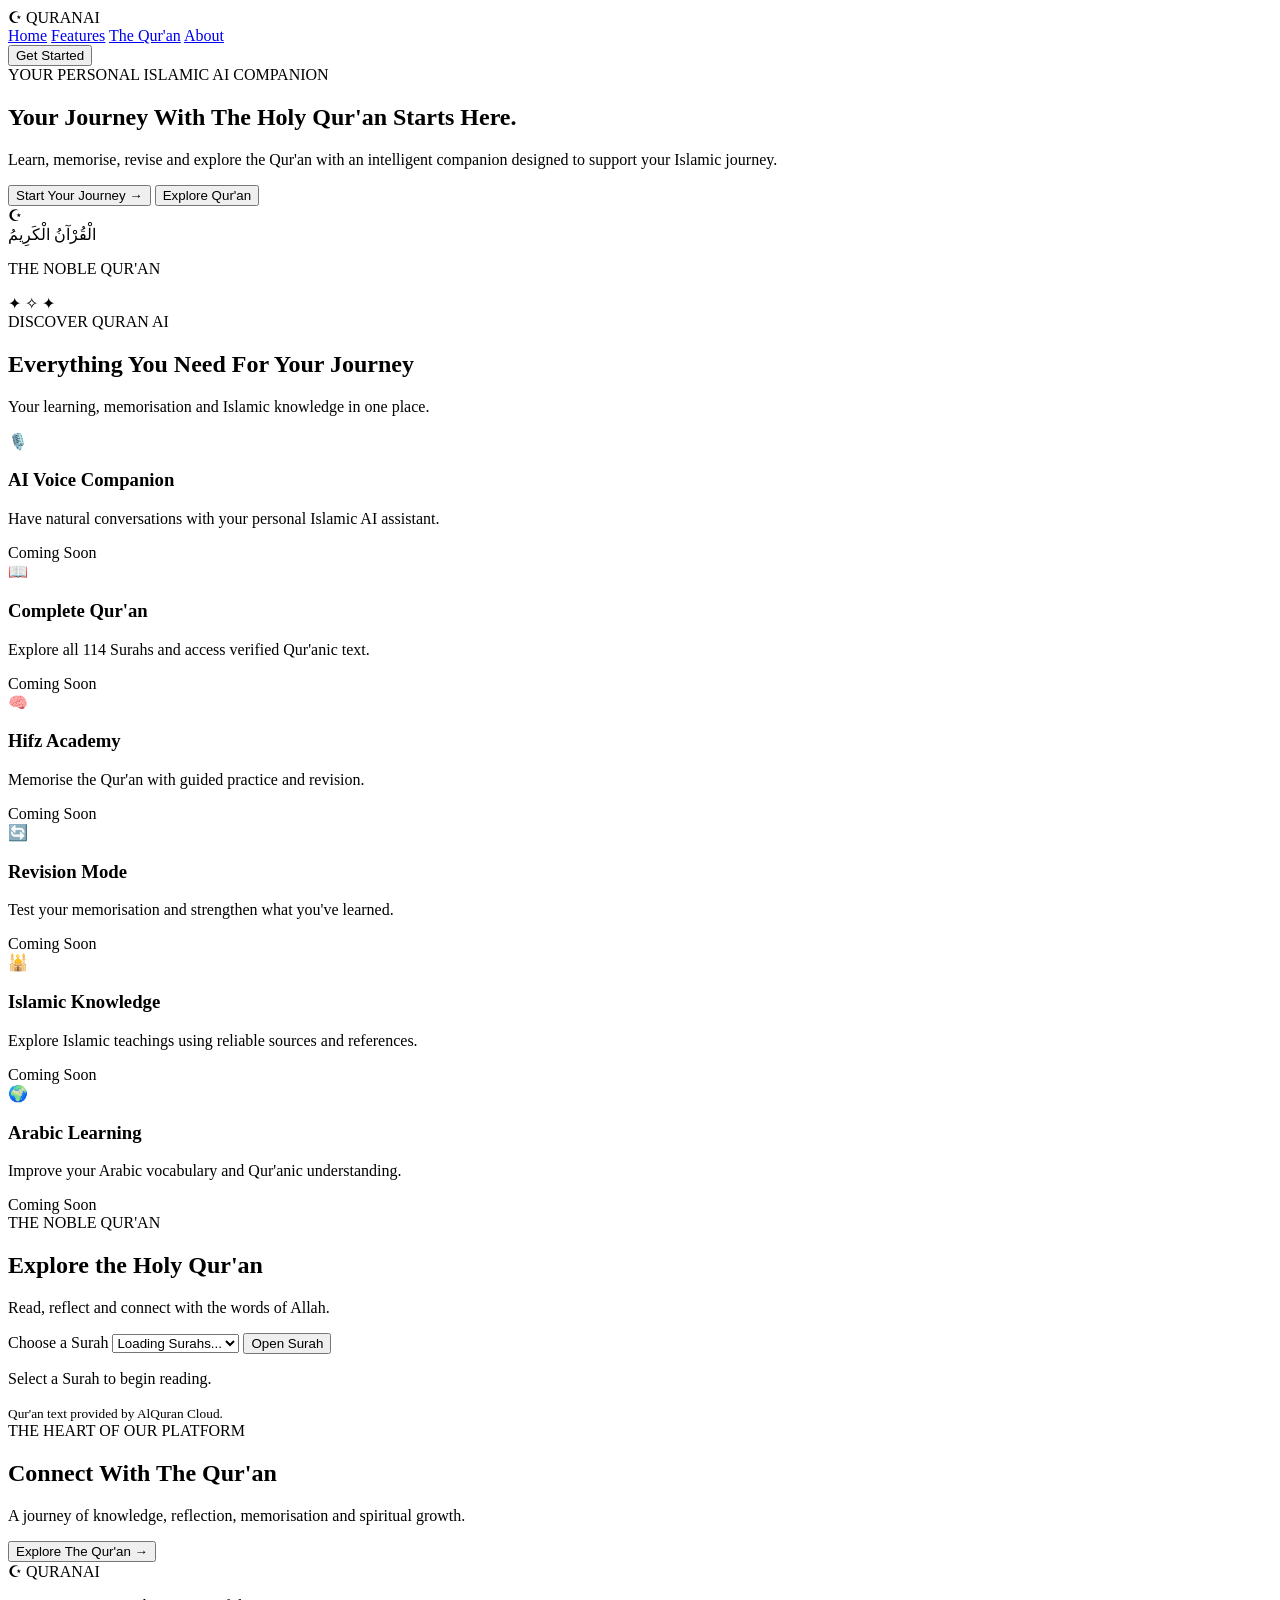
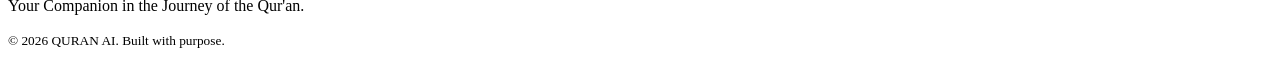
==== index.html @ 32fb4808 "Rename index (1).html to index.html" ====
<!DOCTYPE html>
<html lang="en">
<head>
    <meta charset="UTF-8">
    <meta name="viewport" content="width=device-width, initial-scale=1.0">

    <title>QURAN AI | Your Companion in the Journey of the Qur'an</title>

    <link rel="stylesheet" href="style.css">

    <link href="https://fonts.googleapis.com/css2?family=Amiri:wght@400;700&family=Inter:wght@400;500;600;700;800&display=swap" rel="stylesheet">
</head>

<body>

    <header class="navbar">

        <div class="logo">
            <span class="logo-icon">☪</span>
            <span>QURAN<span class="highlight">AI</span></span>
        </div>

        <nav>
            <a href="#home">Home</a>
            <a href="#features">Features</a>
            <a href="#quran">The Qur'an</a>
            <a href="#about">About</a>
        </nav>

        <button class="start-btn" onclick="startLearning()">
            Get Started
        </button>

    </header>


    <main>

        <section class="hero" id="home">

            <div class="hero-content">

                <span class="welcome">YOUR PERSONAL ISLAMIC AI COMPANION</span>

                <h1>
                    Your Journey With The
                    <span>Holy Qur'an</span>
                    Starts Here.
                </h1>

                <p>
                    Learn, memorise, revise and explore the Qur'an
                    with an intelligent companion designed to
                    support your Islamic journey.
                </p>

                <div class="hero-buttons">

                    <button class="primary-btn" onclick="startLearning()">
                        Start Your Journey →
                    </button>

                    <button class="secondary-btn" onclick="exploreQuran()">
                        Explore Qur'an
                    </button>

                </div>

            </div>


            <div class="hero-art">

                <div class="quran-circle">

                    <div class="moon">☪</div>

                    <div class="arabic">
                        الْقُرْآنُ الْكَرِيمُ
                    </div>

                    <p>THE NOBLE QUR'AN</p>

                    <div class="decoration">✦ ✧ ✦</div>

                </div>

            </div>

        </section>


        <section class="features" id="features">

            <div class="section-heading">
                <span>DISCOVER QURAN AI</span>
                <h2>Everything You Need For Your Journey</h2>
                <p>Your learning, memorisation and Islamic knowledge in one place.</p>
            </div>


            <div class="feature-grid">

                <div class="feature-card">
                    <div class="feature-icon">🎙️</div>
                    <h3>AI Voice Companion</h3>
                    <p>Have natural conversations with your personal Islamic AI assistant.</p>
                    <span class="coming">Coming Soon</span>
                </div>


                <div class="feature-card">
                    <div class="feature-icon">📖</div>
                    <h3>Complete Qur'an</h3>
                    <p>Explore all 114 Surahs and access verified Qur'anic text.</p>
                    <span class="coming">Coming Soon</span>
                </div>


                <div class="feature-card">
                    <div class="feature-icon">🧠</div>
                    <h3>Hifz Academy</h3>
                    <p>Memorise the Qur'an with guided practice and revision.</p>
                    <span class="coming">Coming Soon</span>
                </div>


                <div class="feature-card">
                    <div class="feature-icon">🔄</div>
                    <h3>Revision Mode</h3>
                    <p>Test your memorisation and strengthen what you've learned.</p>
                    <span class="coming">Coming Soon</span>
                </div>


                <div class="feature-card">
                    <div class="feature-icon">🕌</div>
                    <h3>Islamic Knowledge</h3>
                    <p>Explore Islamic teachings using reliable sources and references.</p>
                    <span class="coming">Coming Soon</span>
                </div>


                <div class="feature-card">
                    <div class="feature-icon">🌍</div>
                    <h3>Arabic Learning</h3>
                    <p>Improve your Arabic vocabulary and Qur'anic understanding.</p>
                    <span class="coming">Coming Soon</span>
                </div>

            </div>

        </section>


        <section class="quran-section" id="quran">

    <span>THE NOBLE QUR'AN</span>

    <h2>Explore the Holy Qur'an</h2>

    <p>Read, reflect and connect with the words of Allah.</p>

    <div class="quran-reader">

        <div class="reader-controls">

            <label for="surahSelect">Choose a Surah</label>

            <select id="surahSelect">
                <option value="">Loading Surahs...</option>
            </select>

            <button class="primary-btn" onclick="loadSurah()">
                Open Surah
            </button>

        </div>

        <div id="surahInfo"></div>

        <div id="quranText">

            <p>Select a Surah to begin reading.</p>

        </div>

        <small class="quran-source">
            Qur'an text provided by AlQuran Cloud.
        </small>

    </div>

</section>


            <span>THE HEART OF OUR PLATFORM</span>

            <h2>Connect With The Qur'an</h2>

            <p>
                A journey of knowledge, reflection,
                memorisation and spiritual growth.
            </p>

            <button class="primary-btn" onclick="exploreQuran()">
                Explore The Qur'an →
            </button>

        </section>


    </main>


    <footer id="about">

        <div class="logo">
            ☪ QURAN<span class="highlight">AI</span>
        </div>

        <p>Your Companion in the Journey of the Qur'an.</p>

        <small>© 2026 QURAN AI. Built with purpose.</small>

    </footer>


    <script src="script.js"></script>

</body>
</html>
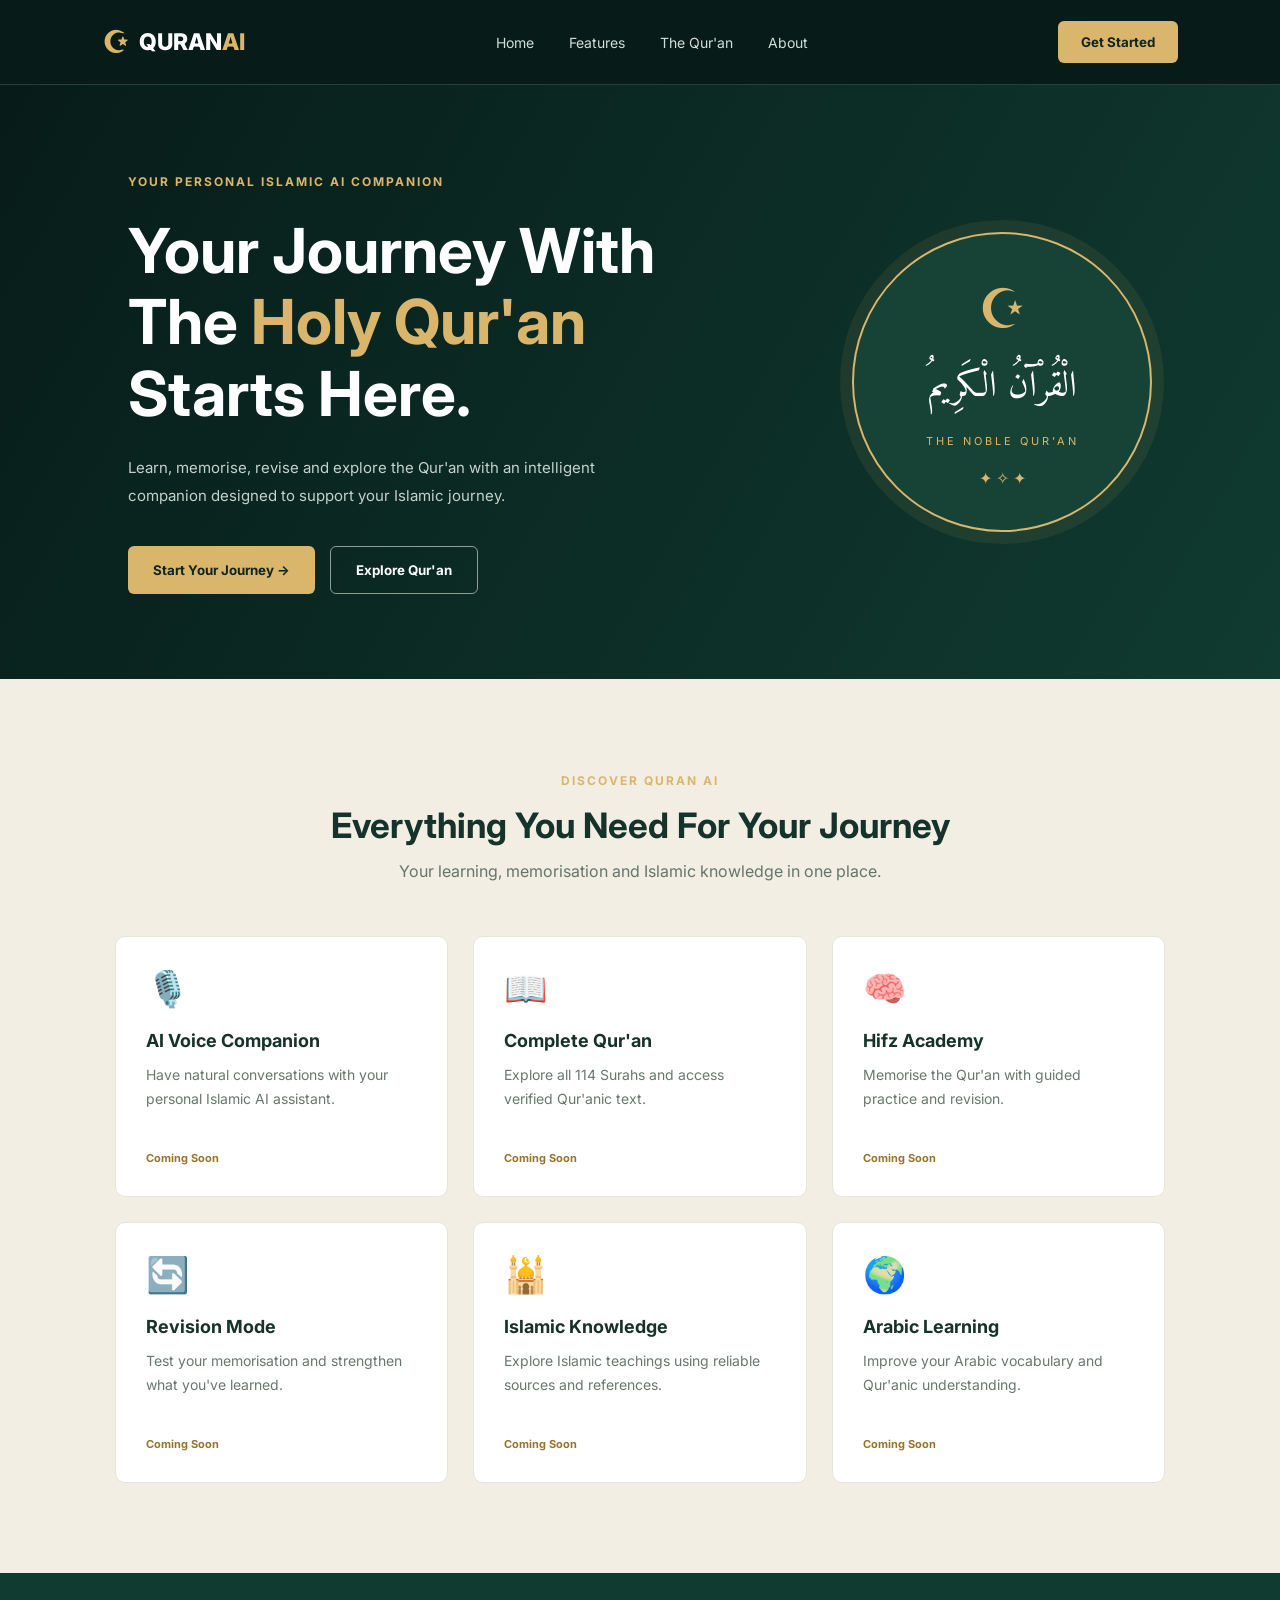
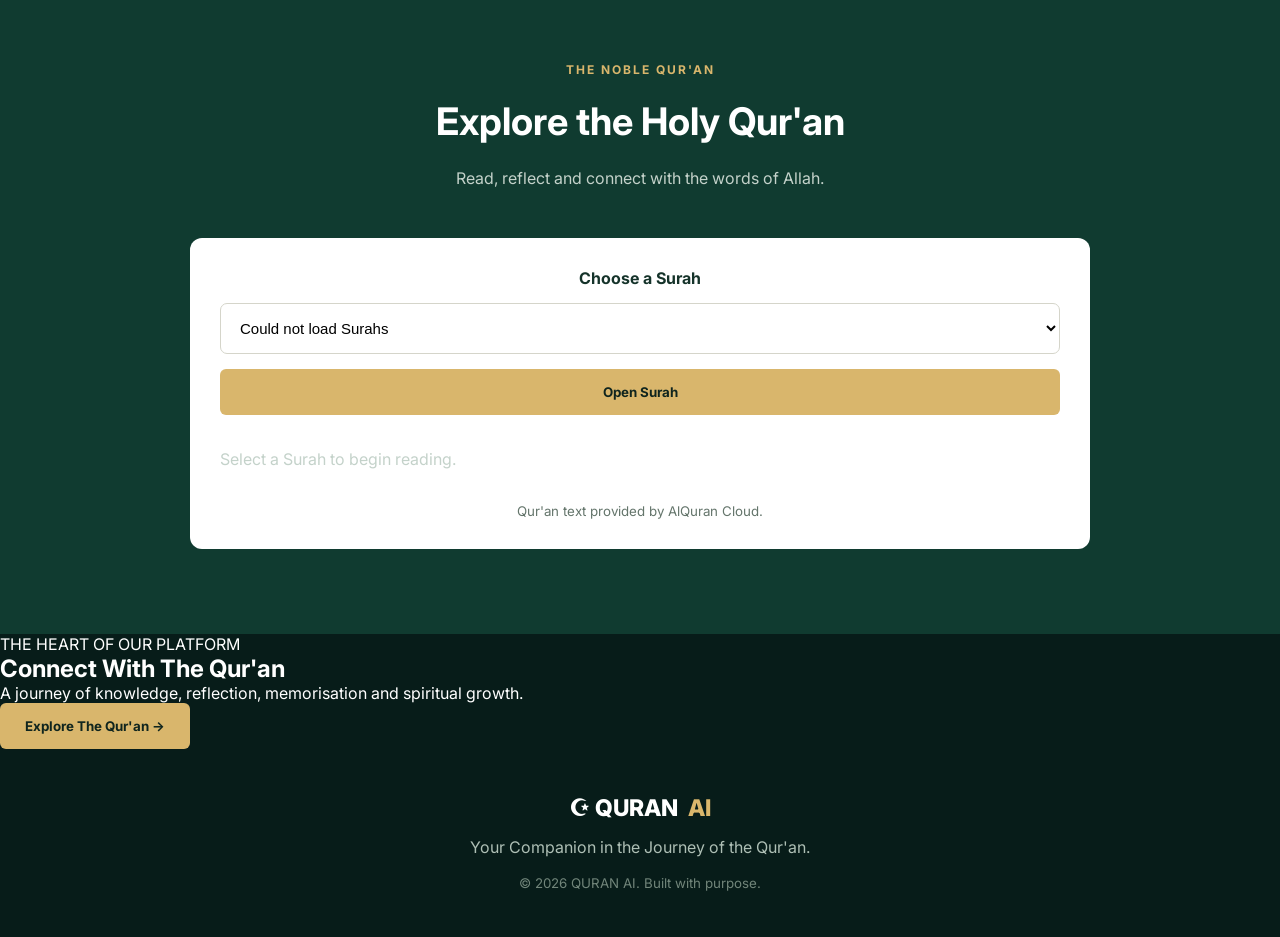
==== commit 3f72dd41: "Optimize font loading in index.html Added preconnect links for Google Fonts and updated the font fam" ====
--- a/index.html
+++ b/index.html
@@ -3,7 +3,9 @@
 <head>
     <meta charset="UTF-8">
     <meta name="viewport" content="width=device-width, initial-scale=1.0">
-
+<link rel="preconnect" href="https://fonts.googleapis.com">
+<link rel="preconnect" href="https://fonts.gstatic.com" crossorigin>
+<link href="https://fonts.googleapis.com/css2?family=Noto+Naskh+Arabic:wght@400;500;600;700&display=swap" rel="stylesheet">
     <title>QURAN AI | Your Companion in the Journey of the Qur'an</title>
 
     <link rel="stylesheet" href="style.css">
--- a/style.css
+++ b/style.css
@@ -0,0 +1,502 @@
+* {
+    margin: 0;
+    padding: 0;
+    box-sizing: border-box;
+}
+
+html {
+    scroll-behavior: smooth;
+}
+
+body {
+    font-family: 'Inter', sans-serif;
+    background: #071c19;
+    color: white;
+}
+
+:root {
+    --green: #0c3029;
+    --gold: #d9b66c;
+    --light: #f2eee4;
+}
+
+.navbar {
+    height: 85px;
+    display: flex;
+    align-items: center;
+    justify-content: space-between;
+    padding: 0 8%;
+    background: #071c19;
+    border-bottom: 1px solid #244239;
+}
+
+.logo {
+    display: flex;
+    align-items: center;
+    gap: 10px;
+    font-size: 23px;
+    font-weight: 800;
+}
+
+.logo-icon {
+    color: var(--gold);
+    font-size: 30px;
+}
+
+.highlight {
+    color: var(--gold);
+}
+
+nav {
+    display: flex;
+    gap: 35px;
+}
+
+nav a {
+    color: #d2ded8;
+    text-decoration: none;
+    font-size: 14px;
+}
+
+nav a:hover {
+    color: var(--gold);
+}
+
+button {
+    cursor: pointer;
+    font-family: inherit;
+}
+
+.start-btn {
+    background: var(--gold);
+    color: #10251e;
+    border: none;
+    padding: 13px 23px;
+    border-radius: 6px;
+    font-weight: 700;
+}
+
+.hero {
+    min-height: 570px;
+    padding: 85px 10%;
+    display: flex;
+    align-items: center;
+    justify-content: space-between;
+    gap: 50px;
+    background: linear-gradient(120deg, #071c19, #103b30);
+}
+
+.hero-content {
+    max-width: 600px;
+}
+
+.welcome,
+.section-heading span,
+.quran-section > span {
+    color: var(--gold);
+    font-size: 12px;
+    font-weight: 700;
+    letter-spacing: 2px;
+}
+
+.hero h1 {
+    font-size: clamp(38px, 5vw, 62px);
+    line-height: 1.15;
+    margin: 25px 0;
+}
+
+.hero h1 span {
+    color: var(--gold);
+}
+
+.hero-content p {
+    color: #c4d2ca;
+    line-height: 1.9;
+    max-width: 520px;
+    font-size: 15px;
+}
+
+.hero-buttons {
+    display: flex;
+    gap: 15px;
+    margin-top: 35px;
+    flex-wrap: wrap;
+}
+
+.primary-btn,
+.secondary-btn {
+    padding: 15px 25px;
+    border-radius: 6px;
+    font-weight: 700;
+}
+
+.primary-btn {
+    background: var(--gold);
+    color: #10251e;
+    border: none;
+}
+
+.secondary-btn {
+    background: transparent;
+    color: white;
+    border: 1px solid #8d9f94;
+}
+
+.hero-art {
+    display: flex;
+    justify-content: center;
+    align-items: center;
+}
+
+.quran-circle {
+    width: 300px;
+    height: 300px;
+    border: 2px solid var(--gold);
+    border-radius: 50%;
+    display: flex;
+    flex-direction: column;
+    justify-content: center;
+    align-items: center;
+    outline: 12px solid #d9b66c15;
+    background: #174337;
+}
+
+.moon {
+    color: var(--gold);
+    font-size: 55px;
+}
+
+.arabic {
+    font-family: 'Amiri', serif;
+    font-size: 36px;
+    margin: 15px 0;
+}
+
+.quran-circle p {
+    font-size: 11px;
+    letter-spacing: 3px;
+    color: var(--gold);
+}
+
+.decoration {
+    color: var(--gold);
+    margin-top: 20px;
+}
+
+.features {
+    padding: 90px 9%;
+    background: #f2eee4;
+    color: #15332a;
+}
+
+.section-heading {
+    text-align: center;
+    margin-bottom: 55px;
+}
+
+.section-heading h2 {
+    font-size: 35px;
+    margin: 15px 0;
+}
+
+.section-heading p {
+    color: #64756b;
+}
+
+.feature-grid {
+    display: grid;
+    grid-template-columns: repeat(3, 1fr);
+    gap: 25px;
+}
+
+.feature-card {
+    background: white;
+    padding: 30px;
+    border-radius: 10px;
+    border: 1px solid #e5e5dc;
+    transition: 0.3s;
+}
+
+.feature-card:hover {
+    transform: translateY(-7px);
+    box-shadow: 0 12px 30px #00000012;
+}
+
+.feature-icon {
+    font-size: 35px;
+    margin-bottom: 20px;
+}
+
+.feature-card h3 {
+    margin-bottom: 12px;
+    font-size: 18px;
+}
+
+.feature-card p {
+    color: #69776e;
+    line-height: 1.7;
+    font-size: 14px;
+    min-height: 70px;
+}
+
+.coming {
+    display: inline-block;
+    margin-top: 18px;
+    color: #98732d;
+    font-size: 11px;
+    font-weight: 700;
+}
+
+.quran-section {
+    padding: 85px 10%;
+    text-align: center;
+    background: #103b30;
+}
+
+.quran-section h2 {
+    font-size: 38px;
+    margin: 20px 0;
+}
+
+.quran-section p {
+    color: #c4d2ca;
+    margin-bottom: 30px;
+    line-height: 1.8;
+}
+
+footer {
+    background: #071c19;
+    padding: 45px 10%;
+    text-align: center;
+}
+
+footer .logo {
+    justify-content: center;
+}
+
+footer p {
+    color: #aebfb5;
+    margin: 15px 0;
+}
+
+footer small {
+    color: #71857a;
+}
+
+@media (max-width: 800px) {
+
+    .navbar {
+        padding: 0 5%;
+    }
+
+    nav {
+        display: none;
+    }
+
+    .hero {
+        flex-direction: column;
+        text-align: center;
+        padding: 65px 7%;
+    }
+
+    .hero-content p {
+        margin: auto;
+    }
+
+    .hero-buttons {
+        justify-content: center;
+    }
+
+    .quran-circle {
+        width: 250px;
+        height: 250px;
+    }
+
+    .feature-grid {
+        grid-template-columns: 1fr;
+    }
+
+    .section-heading h2 {
+        font-size: 27px;
+    }
+}
+/* QURAN READER */
+
+.quran-reader {
+    max-width: 900px;
+    margin: 45px auto 0;
+    padding: 30px;
+    background: #ffffff;
+    border-radius: 12px;
+    color: #15332a;
+}
+
+.reader-controls {
+    display: flex;
+    flex-direction: column;
+    gap: 15px;
+    margin-bottom: 30px;
+}
+
+.reader-controls label {
+    font-weight: 700;
+}
+
+.reader-controls select {
+    padding: 15px;
+    border: 1px solid #d5d5ca;
+    border-radius: 7px;
+    font-size: 15px;
+    background: white;
+}
+
+#surahInfo {
+    margin: 25px 0;
+    font-size: 20px;
+    font-weight: 700;
+}
+
+.ayah-card {
+    padding: 25px 10px;
+    border-bottom: 1px solid #e5e5dc;
+}
+
+.ayah-arabic {
+    font-family: 'Amiri', serif;
+    font-size: 30px;
+    line-height: 2.2;
+    text-align: right;
+    direction: rtl;
+    color: #153b30;
+    margin-bottom: 15px;
+}
+
+.ayah-translation {
+    color: #64756b;
+    line-height: 1.9;
+    text-align: left;
+    font-size: 14px;
+}
+
+.ayah-number {
+    color: #98732d;
+    font-weight: 700;
+}
+
+.quran-source {
+    display: block;
+    margin-top: 25px;
+    color: #64756b;
+}
+
+#quranText {
+    text-align: left;
+}
+
+#quranText .loading {
+    padding: 25px;
+    color: #98732d;
+}
+
+#quranText .error {
+    color: #a83232;
+    padding: 20px;
+}
+
+@media (max-width: 600px) {
+
+    .quran-reader {
+        padding: 18px;
+    }
+
+    .ayah-arabic {
+        font-size: 25px;
+    }
+
+}
+/* QURAN READER TEXT VISIBILITY FIX */
+
+.ayah-arabic {
+    font-family: 'Amiri', serif;
+    font-size: 34px;
+    line-height: 2.3;
+    text-align: right;
+    direction: rtl;
+    color: #102d24 !important;
+    font-weight: 600;
+    margin-bottom: 18px;
+}
+
+.ayah-translation {
+    color: #263b32 !important;
+    font-size: 17px;
+    line-height: 2;
+    text-align: left;
+    font-weight: 500;
+}
+
+.ayah-card {
+    background: #ffffff;
+    padding: 25px 15px;
+    border-bottom: 1px solid #d8ded9;
+}
+.ayah-arabic {
+    color: #102d24 !important;
+    font-size: 36px !important;
+    font-weight: bold;
+    line-height: 2.2;
+    text-align: right;
+    direction: rtl;
+    font-family: serif;
+    margin-bottom: 20px;
+    opacity: 1 !important;
+}
+
+.ayah-translation {
+    color: #263b32 !important;
+    font-size: 18px !important;
+    font-weight: 500;
+    line-height: 1.8;
+    text-align: left;
+    opacity: 1 !important;
+}
+
+.ayah-card {
+    background: #ffffff !important;
+    padding: 25px;
+    margin-bottom: 15px;
+    border-bottom: 1px solid #d8ded9;
+    opacity: 1 !important;
+}
+@import url('https://fonts.googleapis.com/css2?family=Amiri+Quran&display=swap');
+
+.ayah-arabic {
+    font-family: 'Amiri Quran', serif !important;
+    font-size: 32px !important;
+    font-weight: normal;
+    line-height: 2.4;
+    direction: rtl;
+    unicode-bidi: plaintext;
+    text-align: center;
+    color: #102d24 !important;
+    letter-spacing: normal;
+    word-break: normal;
+    overflow-wrap: normal;
+    opacity: 1 !important;
+}
+
+.ayah-translation {
+    font-size: 18px;
+    line-height: 1.9;
+    color: #263b32 !important;
+    text-align: left;
+}
+.ayah-number {
+    display: inline-block;
+    font-family: serif;
+    font-size: 20px;
+    direction: ltr;
+    unicode-bidi: isolate;
+    color: #b18a3b;
+    margin: 0 8px;
+}
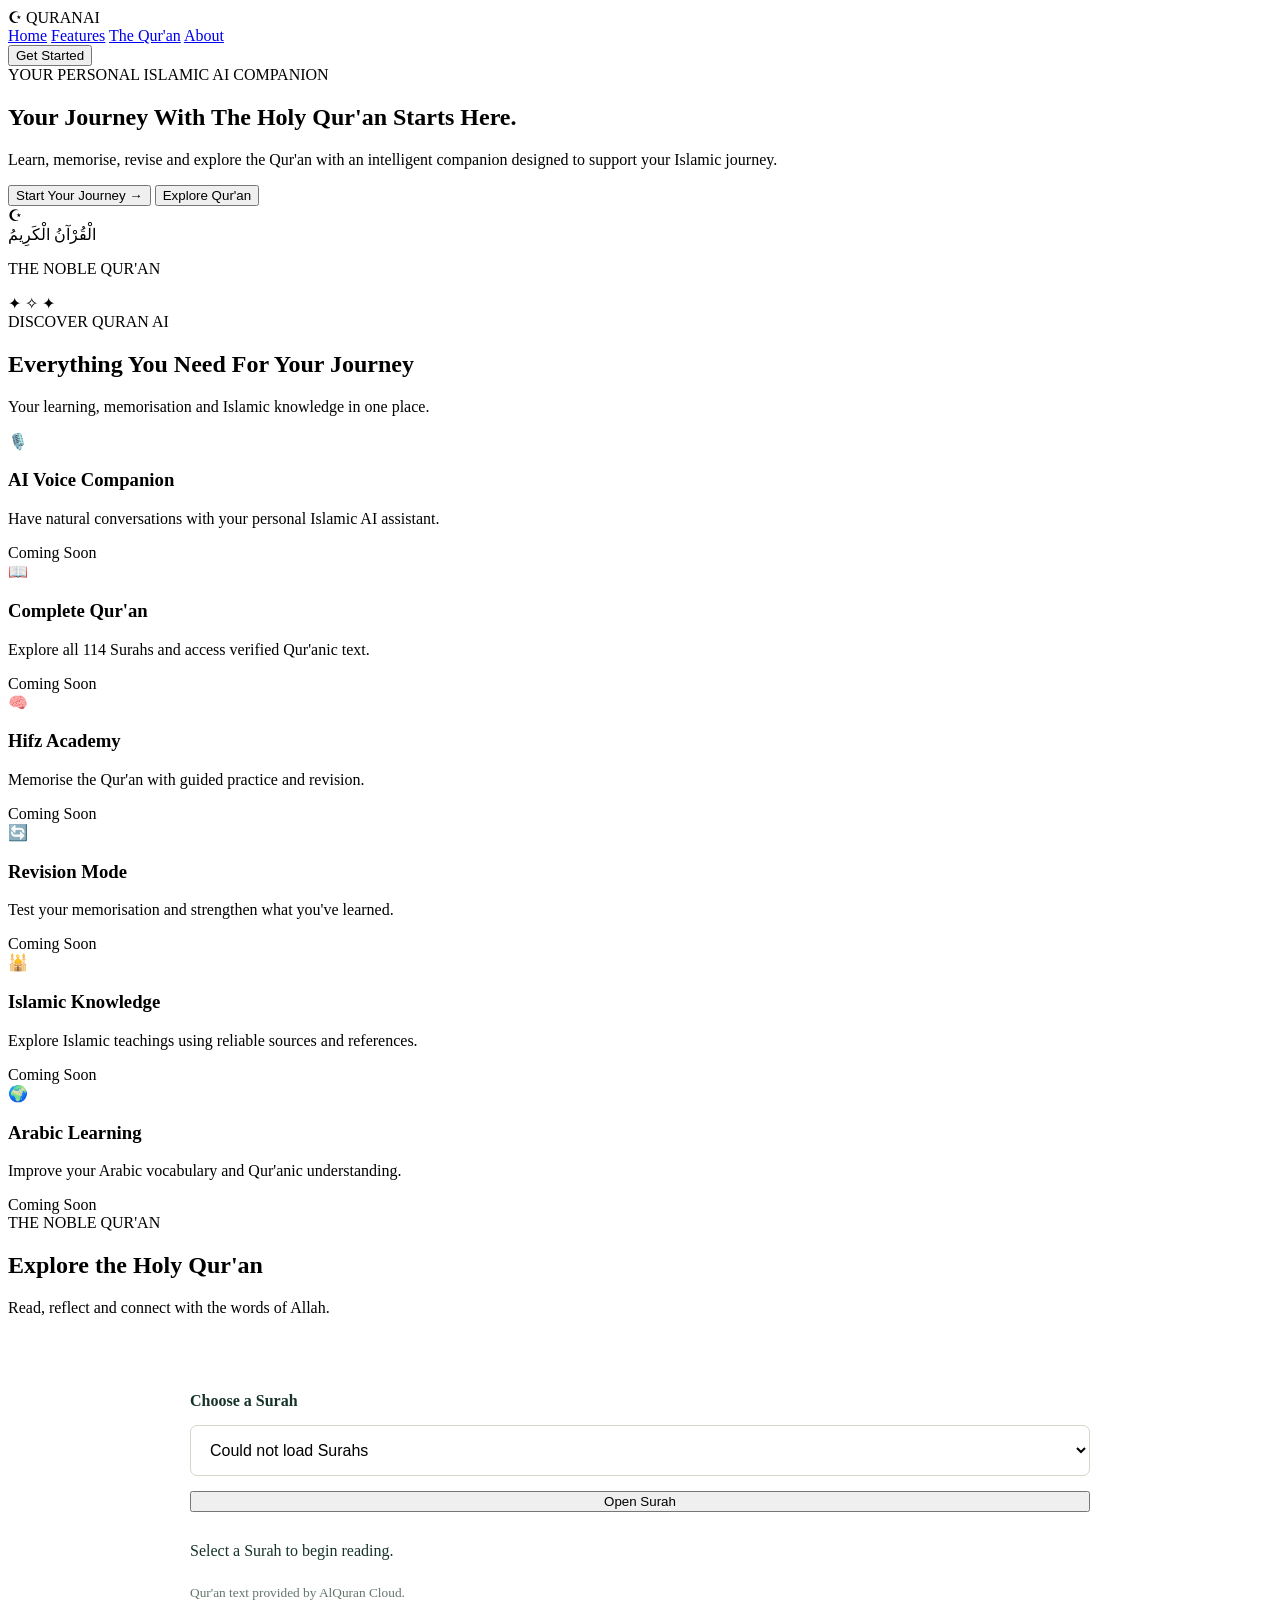
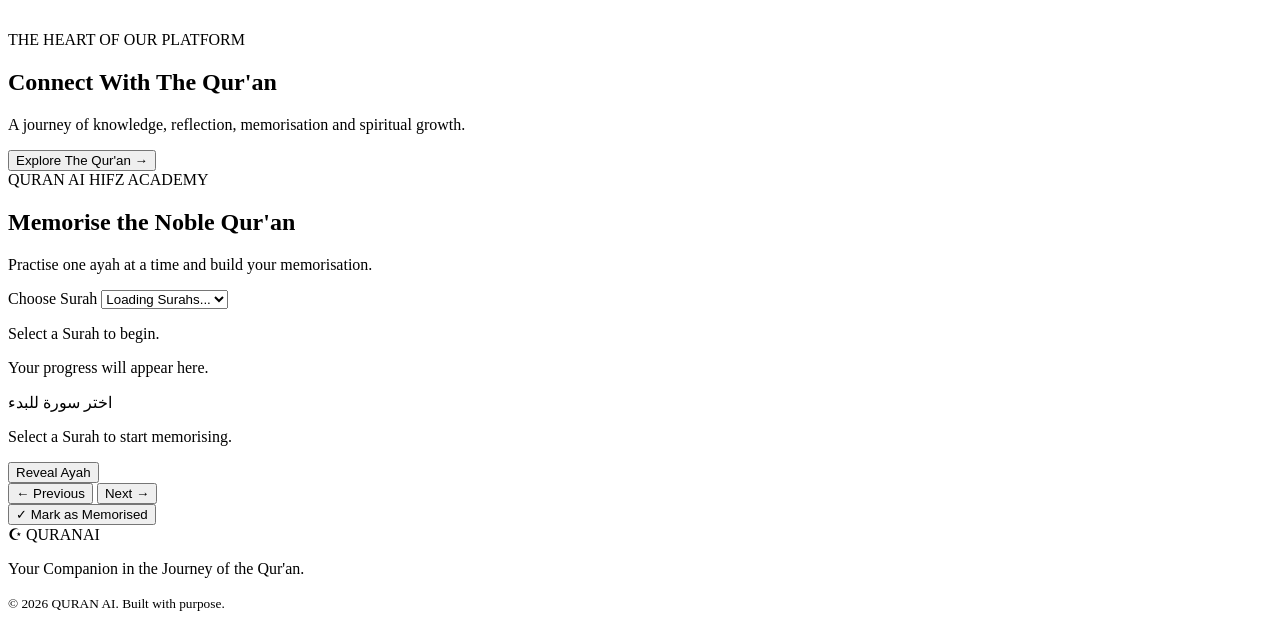
==== commit 59e230a4: "Fix HTML encoding issues in index.html" ====
--- a/index.html
+++ b/index.html
@@ -211,7 +211,58 @@
 
         </section>
 
-
+<section class="hifz-section" id="hifz">
+
+    <span>QURAN AI HIFZ ACADEMY</span>
+
+    <h2>Memorise the Noble Qur'an</h2>
+
+    <p>Practise one ayah at a time and build your memorisation.</p>
+
+    <div class="hifz-container">
+
+        <label for="hifzSurah">Choose Surah</label>
+
+        <select id="hifzSurah">
+            <option value="">Loading Surahs...</option>
+        </select>
+
+        <div class="hifz-progress">
+            <p id="hifzCounter">Select a Surah to begin.</p>
+            <p id="hifzStatus">Your progress will appear here.</p>
+        </div>
+
+        <div class="hifz-ayah-card">
+
+            <p id="hifzArabic" class="hifz-arabic">
+                اختر سورة للبدء
+            </p>
+
+            <p id="hifzTranslation" class="hifz-translation">
+                Select a Surah to start memorising.
+            </p>
+
+            <button id="revealBtn" onclick="revealHifzAyah()">
+                Reveal Ayah
+            </button>
+
+        </div>
+
+        <div class="hifz-buttons">
+
+            <button onclick="previousHifzAyah()">← Previous</button>
+
+            <button onclick="nextHifzAyah()">Next →</button>
+
+        </div>
+
+        <button id="memorizedBtn" onclick="markHifzMemorized()">
+            ✓ Mark as Memorised
+        </button>
+
+    </div>
+
+</section>
     </main>
 
 
--- a/style.css
+++ b/style.css
@@ -1,327 +1,3 @@
-* {
-    margin: 0;
-    padding: 0;
-    box-sizing: border-box;
-}
-
-html {
-    scroll-behavior: smooth;
-}
-
-body {
-    font-family: 'Inter', sans-serif;
-    background: #071c19;
-    color: white;
-}
-
-:root {
-    --green: #0c3029;
-    --gold: #d9b66c;
-    --light: #f2eee4;
-}
-
-.navbar {
-    height: 85px;
-    display: flex;
-    align-items: center;
-    justify-content: space-between;
-    padding: 0 8%;
-    background: #071c19;
-    border-bottom: 1px solid #244239;
-}
-
-.logo {
-    display: flex;
-    align-items: center;
-    gap: 10px;
-    font-size: 23px;
-    font-weight: 800;
-}
-
-.logo-icon {
-    color: var(--gold);
-    font-size: 30px;
-}
-
-.highlight {
-    color: var(--gold);
-}
-
-nav {
-    display: flex;
-    gap: 35px;
-}
-
-nav a {
-    color: #d2ded8;
-    text-decoration: none;
-    font-size: 14px;
-}
-
-nav a:hover {
-    color: var(--gold);
-}
-
-button {
-    cursor: pointer;
-    font-family: inherit;
-}
-
-.start-btn {
-    background: var(--gold);
-    color: #10251e;
-    border: none;
-    padding: 13px 23px;
-    border-radius: 6px;
-    font-weight: 700;
-}
-
-.hero {
-    min-height: 570px;
-    padding: 85px 10%;
-    display: flex;
-    align-items: center;
-    justify-content: space-between;
-    gap: 50px;
-    background: linear-gradient(120deg, #071c19, #103b30);
-}
-
-.hero-content {
-    max-width: 600px;
-}
-
-.welcome,
-.section-heading span,
-.quran-section > span {
-    color: var(--gold);
-    font-size: 12px;
-    font-weight: 700;
-    letter-spacing: 2px;
-}
-
-.hero h1 {
-    font-size: clamp(38px, 5vw, 62px);
-    line-height: 1.15;
-    margin: 25px 0;
-}
-
-.hero h1 span {
-    color: var(--gold);
-}
-
-.hero-content p {
-    color: #c4d2ca;
-    line-height: 1.9;
-    max-width: 520px;
-    font-size: 15px;
-}
-
-.hero-buttons {
-    display: flex;
-    gap: 15px;
-    margin-top: 35px;
-    flex-wrap: wrap;
-}
-
-.primary-btn,
-.secondary-btn {
-    padding: 15px 25px;
-    border-radius: 6px;
-    font-weight: 700;
-}
-
-.primary-btn {
-    background: var(--gold);
-    color: #10251e;
-    border: none;
-}
-
-.secondary-btn {
-    background: transparent;
-    color: white;
-    border: 1px solid #8d9f94;
-}
-
-.hero-art {
-    display: flex;
-    justify-content: center;
-    align-items: center;
-}
-
-.quran-circle {
-    width: 300px;
-    height: 300px;
-    border: 2px solid var(--gold);
-    border-radius: 50%;
-    display: flex;
-    flex-direction: column;
-    justify-content: center;
-    align-items: center;
-    outline: 12px solid #d9b66c15;
-    background: #174337;
-}
-
-.moon {
-    color: var(--gold);
-    font-size: 55px;
-}
-
-.arabic {
-    font-family: 'Amiri', serif;
-    font-size: 36px;
-    margin: 15px 0;
-}
-
-.quran-circle p {
-    font-size: 11px;
-    letter-spacing: 3px;
-    color: var(--gold);
-}
-
-.decoration {
-    color: var(--gold);
-    margin-top: 20px;
-}
-
-.features {
-    padding: 90px 9%;
-    background: #f2eee4;
-    color: #15332a;
-}
-
-.section-heading {
-    text-align: center;
-    margin-bottom: 55px;
-}
-
-.section-heading h2 {
-    font-size: 35px;
-    margin: 15px 0;
-}
-
-.section-heading p {
-    color: #64756b;
-}
-
-.feature-grid {
-    display: grid;
-    grid-template-columns: repeat(3, 1fr);
-    gap: 25px;
-}
-
-.feature-card {
-    background: white;
-    padding: 30px;
-    border-radius: 10px;
-    border: 1px solid #e5e5dc;
-    transition: 0.3s;
-}
-
-.feature-card:hover {
-    transform: translateY(-7px);
-    box-shadow: 0 12px 30px #00000012;
-}
-
-.feature-icon {
-    font-size: 35px;
-    margin-bottom: 20px;
-}
-
-.feature-card h3 {
-    margin-bottom: 12px;
-    font-size: 18px;
-}
-
-.feature-card p {
-    color: #69776e;
-    line-height: 1.7;
-    font-size: 14px;
-    min-height: 70px;
-}
-
-.coming {
-    display: inline-block;
-    margin-top: 18px;
-    color: #98732d;
-    font-size: 11px;
-    font-weight: 700;
-}
-
-.quran-section {
-    padding: 85px 10%;
-    text-align: center;
-    background: #103b30;
-}
-
-.quran-section h2 {
-    font-size: 38px;
-    margin: 20px 0;
-}
-
-.quran-section p {
-    color: #c4d2ca;
-    margin-bottom: 30px;
-    line-height: 1.8;
-}
-
-footer {
-    background: #071c19;
-    padding: 45px 10%;
-    text-align: center;
-}
-
-footer .logo {
-    justify-content: center;
-}
-
-footer p {
-    color: #aebfb5;
-    margin: 15px 0;
-}
-
-footer small {
-    color: #71857a;
-}
-
-@media (max-width: 800px) {
-
-    .navbar {
-        padding: 0 5%;
-    }
-
-    nav {
-        display: none;
-    }
-
-    .hero {
-        flex-direction: column;
-        text-align: center;
-        padding: 65px 7%;
-    }
-
-    .hero-content p {
-        margin: auto;
-    }
-
-    .hero-buttons {
-        justify-content: center;
-    }
-
-    .quran-circle {
-        width: 250px;
-        height: 250px;
-    }
-
-    .feature-grid {
-        grid-template-columns: 1fr;
-    }
-
-    .section-heading h2 {
-        font-size: 27px;
-    }
-}
-/* QURAN READER */
-
 .quran-reader {
     max-width: 900px;
     margin: 45px auto 0;
@@ -343,10 +19,11 @@
 }
 
 .reader-controls select {
+    width: 100%;
     padding: 15px;
     border: 1px solid #d5d5ca;
     border-radius: 7px;
-    font-size: 15px;
+    font-size: 16px;
     background: white;
 }
 
@@ -354,43 +31,82 @@
     margin: 25px 0;
     font-size: 20px;
     font-weight: 700;
+    text-align: center;
+}
+
+#surahInfo h3 {
+    font-family: 'Amiri Quran', serif;
+    font-size: 36px;
+    margin-bottom: 10px;
+}
+
+#surahInfo p {
+    color: #64756b;
+    margin-bottom: 20px;
+}
+
+#quranText {
+    text-align: left;
+    background: #ffffff;
 }
 
 .ayah-card {
-    padding: 25px 10px;
-    border-bottom: 1px solid #e5e5dc;
+    background: #ffffff;
+    padding: 25px 15px;
+    margin-bottom: 20px;
+    border-bottom: 1px solid #d8ded9;
 }
 
 .ayah-arabic {
-    font-family: 'Amiri', serif;
-    font-size: 30px;
+    font-family: 'Amiri Quran', serif;
+    font-size: clamp(30px, 7vw, 40px);
+    font-weight: normal;
     line-height: 2.2;
-    text-align: right;
     direction: rtl;
-    color: #153b30;
-    margin-bottom: 15px;
+    unicode-bidi: plaintext;
+    text-align: center;
+    color: #123c2d;
+    letter-spacing: normal;
+    word-spacing: normal;
+    word-break: normal;
+    overflow-wrap: normal;
+    margin: 0;
+    padding: 10px 0;
+}
+
+.ayah-number {
+    display: inline-block;
+    font-family: serif;
+    font-size: 21px;
+    font-weight: 700;
+    color: #b18b3d;
+    white-space: nowrap;
+    margin: 0 7px;
+}
+
+.bismillah {
+    font-family: 'Amiri Quran', serif;
+    font-size: clamp(34px, 8vw, 42px);
+    line-height: 2.2;
+    direction: rtl;
+    text-align: center;
+    color: #123c2d;
+    margin: 25px 0 40px;
 }
 
 .ayah-translation {
-    color: #64756b;
+    font-family: Arial, sans-serif;
+    font-size: 18px;
     line-height: 1.9;
+    color: #26352e;
     text-align: left;
-    font-size: 14px;
-}
-
-.ayah-number {
-    color: #98732d;
-    font-weight: 700;
+    margin-top: 25px;
 }
 
 .quran-source {
     display: block;
     margin-top: 25px;
     color: #64756b;
-}
-
-#quranText {
-    text-align: left;
 }
 
 #quranText .loading {
@@ -406,97 +122,19 @@
 @media (max-width: 600px) {
 
     .quran-reader {
-        padding: 18px;
+        padding: 18px 12px;
+    }
+
+    .ayah-card {
+        padding: 20px 8px;
     }
 
     .ayah-arabic {
-        font-size: 25px;
+        font-size: 32px;
+        line-height: 2.1;
     }
 
+    .ayah-translation {
+        font-size: 17px;
+    }
 }
-/* QURAN READER TEXT VISIBILITY FIX */
-
-.ayah-arabic {
-    font-family: 'Amiri', serif;
-    font-size: 34px;
-    line-height: 2.3;
-    text-align: right;
-    direction: rtl;
-    color: #102d24 !important;
-    font-weight: 600;
-    margin-bottom: 18px;
-}
-
-.ayah-translation {
-    color: #263b32 !important;
-    font-size: 17px;
-    line-height: 2;
-    text-align: left;
-    font-weight: 500;
-}
-
-.ayah-card {
-    background: #ffffff;
-    padding: 25px 15px;
-    border-bottom: 1px solid #d8ded9;
-}
-.ayah-arabic {
-    color: #102d24 !important;
-    font-size: 36px !important;
-    font-weight: bold;
-    line-height: 2.2;
-    text-align: right;
-    direction: rtl;
-    font-family: serif;
-    margin-bottom: 20px;
-    opacity: 1 !important;
-}
-
-.ayah-translation {
-    color: #263b32 !important;
-    font-size: 18px !important;
-    font-weight: 500;
-    line-height: 1.8;
-    text-align: left;
-    opacity: 1 !important;
-}
-
-.ayah-card {
-    background: #ffffff !important;
-    padding: 25px;
-    margin-bottom: 15px;
-    border-bottom: 1px solid #d8ded9;
-    opacity: 1 !important;
-}
-@import url('https://fonts.googleapis.com/css2?family=Amiri+Quran&display=swap');
-
-.ayah-arabic {
-    font-family: 'Amiri Quran', serif !important;
-    font-size: 32px !important;
-    font-weight: normal;
-    line-height: 2.4;
-    direction: rtl;
-    unicode-bidi: plaintext;
-    text-align: center;
-    color: #102d24 !important;
-    letter-spacing: normal;
-    word-break: normal;
-    overflow-wrap: normal;
-    opacity: 1 !important;
-}
-
-.ayah-translation {
-    font-size: 18px;
-    line-height: 1.9;
-    color: #263b32 !important;
-    text-align: left;
-}
-.ayah-number {
-    display: inline-block;
-    font-family: serif;
-    font-size: 20px;
-    direction: ltr;
-    unicode-bidi: isolate;
-    color: #b18a3b;
-    margin: 0 8px;
-}
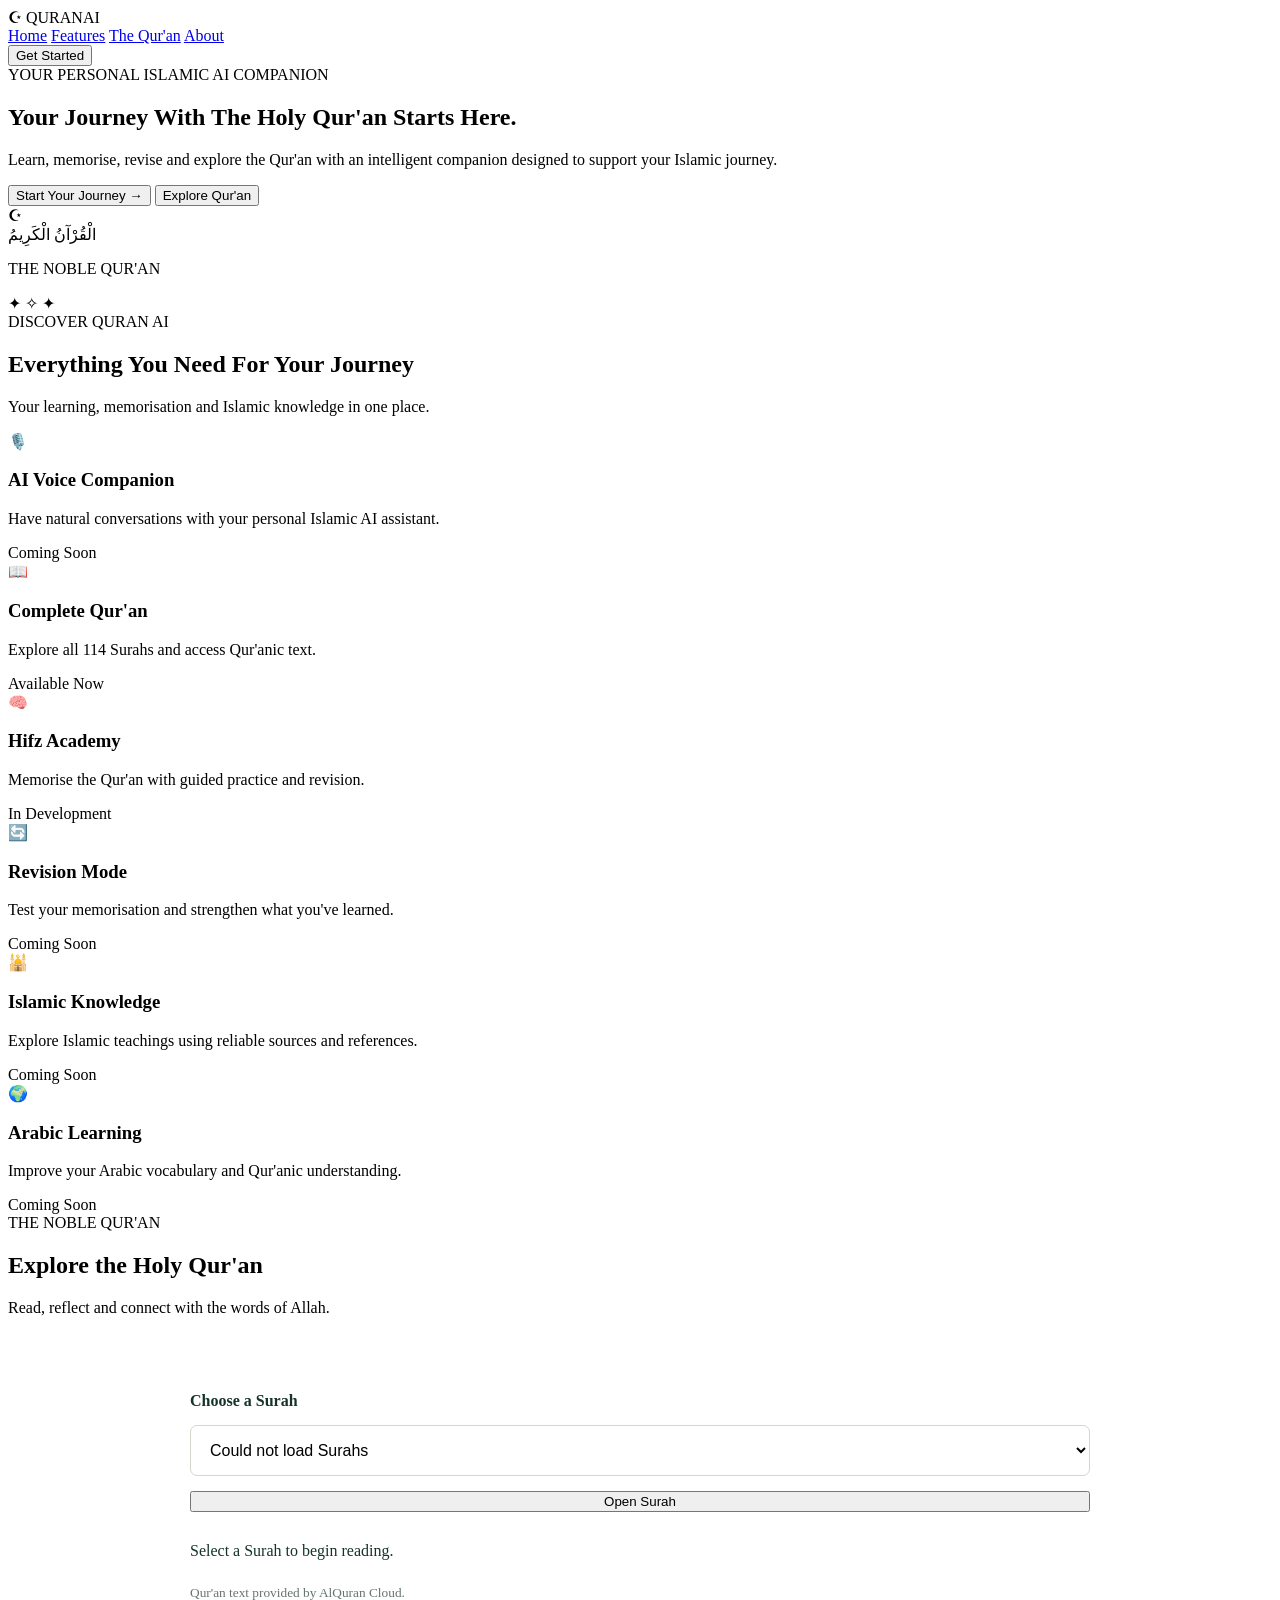
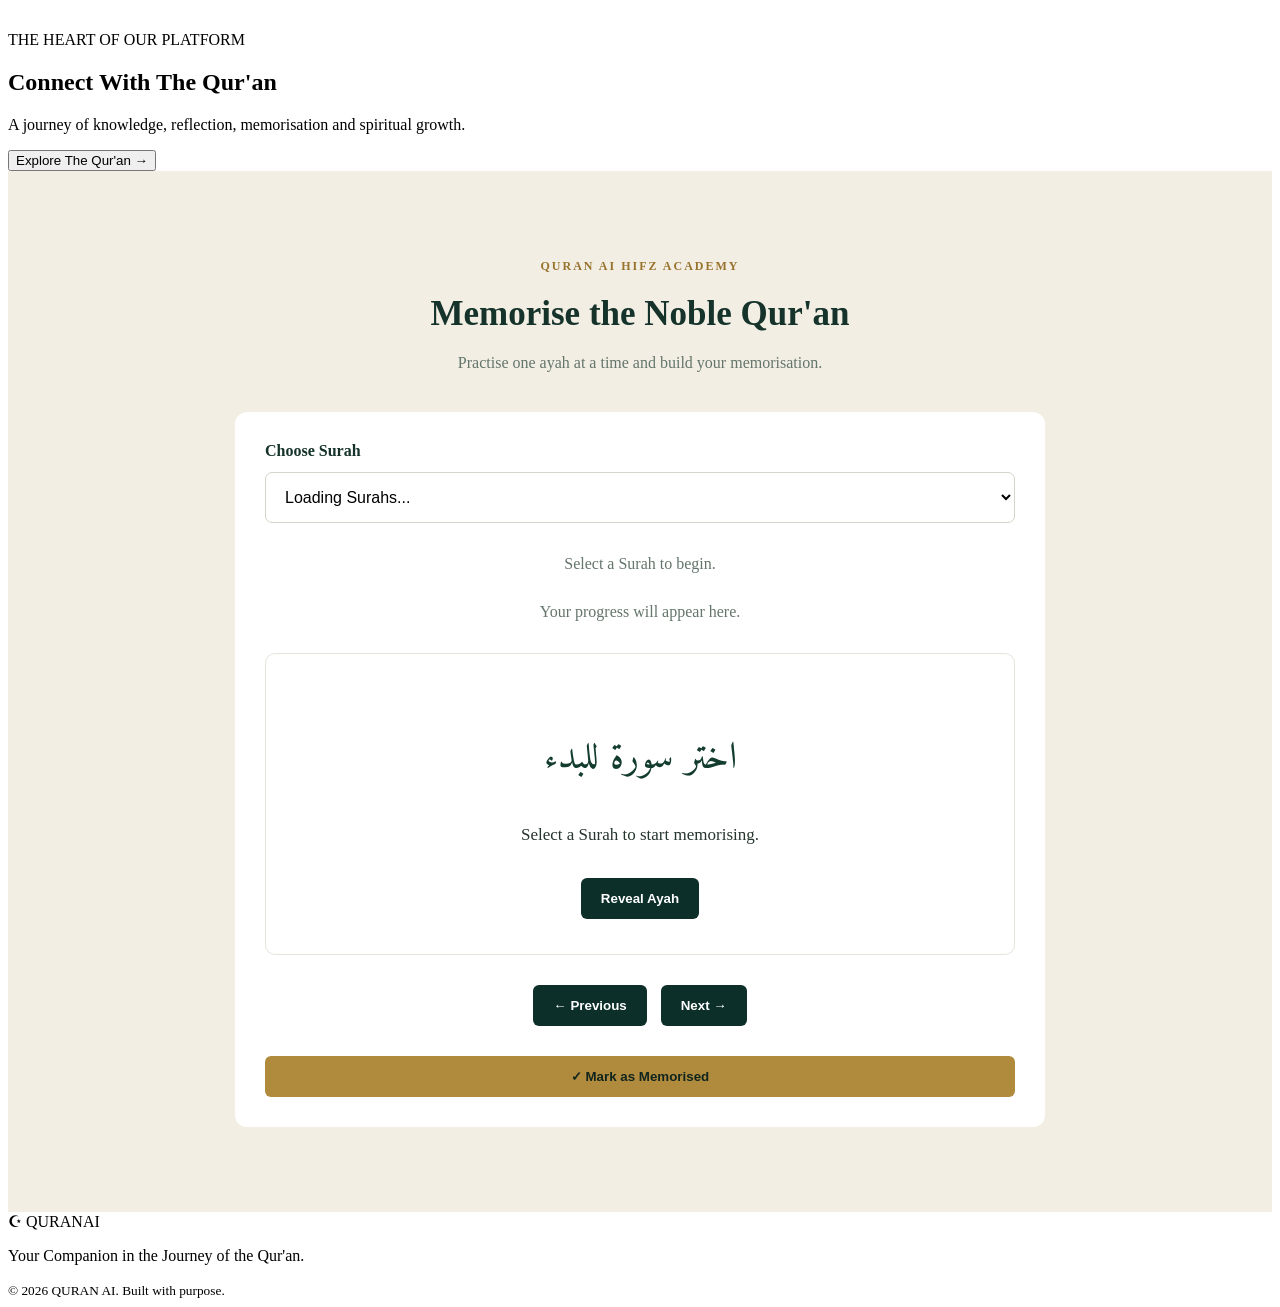
==== commit 29a6c828: "Revise HTML structure and content for clarity Updated the title and fonts in the HTML document. Impr" ====
--- a/index.html
+++ b/index.html
@@ -1,285 +1,286 @@
 <!DOCTYPE html>
 <html lang="en">
+
 <head>
     <meta charset="UTF-8">
     <meta name="viewport" content="width=device-width, initial-scale=1.0">
-<link rel="preconnect" href="https://fonts.googleapis.com">
-<link rel="preconnect" href="https://fonts.gstatic.com" crossorigin>
-<link href="https://fonts.googleapis.com/css2?family=Noto+Naskh+Arabic:wght@400;500;600;700&display=swap" rel="stylesheet">
-    <title>QURAN AI | Your Companion in the Journey of the Qur'an</title>
+
+    <title>QURAN AI | Your Islamic Companion</title>
+
+    <link rel="preconnect" href="https://fonts.googleapis.com">
+    <link rel="preconnect" href="https://fonts.gstatic.com" crossorigin>
+
+    <link href="https://fonts.googleapis.com/css2?family=Amiri:wght@400;700&family=Inter:wght@400;500;600;700;800&family=Amiri+Quran&display=swap" rel="stylesheet">
 
     <link rel="stylesheet" href="style.css">
-
-    <link href="https://fonts.googleapis.com/css2?family=Amiri:wght@400;700&family=Inter:wght@400;500;600;700;800&display=swap" rel="stylesheet">
 </head>
 
 <body>
 
-    <header class="navbar">
-
-        <div class="logo">
-            <span class="logo-icon">☪</span>
-            <span>QURAN<span class="highlight">AI</span></span>
-        </div>
-
-        <nav>
-            <a href="#home">Home</a>
-            <a href="#features">Features</a>
-            <a href="#quran">The Qur'an</a>
-            <a href="#about">About</a>
-        </nav>
-
-        <button class="start-btn" onclick="startLearning()">
-            Get Started
+<header class="navbar">
+
+    <div class="logo">
+        <span class="logo-icon">☪</span>
+        <span>QURAN<span class="highlight">AI</span></span>
+    </div>
+
+    <nav>
+        <a href="#home">Home</a>
+        <a href="#features">Features</a>
+        <a href="#quran">The Qur'an</a>
+        <a href="#about">About</a>
+    </nav>
+
+    <button class="start-btn" onclick="startLearning()">
+        Get Started
+    </button>
+
+</header>
+
+
+<main>
+
+    <section class="hero" id="home">
+
+        <div class="hero-content">
+
+            <span class="welcome">YOUR PERSONAL ISLAMIC AI COMPANION</span>
+
+            <h1>
+                Your Journey With The
+                <span>Holy Qur'an</span>
+                Starts Here.
+            </h1>
+
+            <p>
+                Learn, memorise, revise and explore the Qur'an
+                with an intelligent companion designed to
+                support your Islamic journey.
+            </p>
+
+            <div class="hero-buttons">
+
+                <button class="primary-btn" onclick="startLearning()">
+                    Start Your Journey →
+                </button>
+
+                <button class="secondary-btn" onclick="exploreQuran()">
+                    Explore Qur'an
+                </button>
+
+            </div>
+
+        </div>
+
+        <div class="hero-art">
+
+            <div class="quran-circle">
+
+                <div class="moon">☪</div>
+
+                <div class="arabic">
+                    الْقُرْآنُ الْكَرِيمُ
+                </div>
+
+                <p>THE NOBLE QUR'AN</p>
+
+                <div class="decoration">✦ ✧ ✦</div>
+
+            </div>
+
+        </div>
+
+    </section>
+
+
+    <section class="features" id="features">
+
+        <div class="section-heading">
+
+            <span>DISCOVER QURAN AI</span>
+
+            <h2>Everything You Need For Your Journey</h2>
+
+            <p>Your learning, memorisation and Islamic knowledge in one place.</p>
+
+        </div>
+
+        <div class="feature-grid">
+
+            <div class="feature-card">
+                <div class="feature-icon">🎙️</div>
+                <h3>AI Voice Companion</h3>
+                <p>Have natural conversations with your personal Islamic AI assistant.</p>
+                <span class="coming">Coming Soon</span>
+            </div>
+
+            <div class="feature-card">
+                <div class="feature-icon">📖</div>
+                <h3>Complete Qur'an</h3>
+                <p>Explore all 114 Surahs and access Qur'anic text.</p>
+                <span class="coming">Available Now</span>
+            </div>
+
+            <div class="feature-card">
+                <div class="feature-icon">🧠</div>
+                <h3>Hifz Academy</h3>
+                <p>Memorise the Qur'an with guided practice and revision.</p>
+                <span class="coming">In Development</span>
+            </div>
+
+            <div class="feature-card">
+                <div class="feature-icon">🔄</div>
+                <h3>Revision Mode</h3>
+                <p>Test your memorisation and strengthen what you've learned.</p>
+                <span class="coming">Coming Soon</span>
+            </div>
+
+            <div class="feature-card">
+                <div class="feature-icon">🕌</div>
+                <h3>Islamic Knowledge</h3>
+                <p>Explore Islamic teachings using reliable sources and references.</p>
+                <span class="coming">Coming Soon</span>
+            </div>
+
+            <div class="feature-card">
+                <div class="feature-icon">🌍</div>
+                <h3>Arabic Learning</h3>
+                <p>Improve your Arabic vocabulary and Qur'anic understanding.</p>
+                <span class="coming">Coming Soon</span>
+            </div>
+
+        </div>
+
+    </section>
+
+
+    <section class="quran-section" id="quran">
+
+        <span>THE NOBLE QUR'AN</span>
+
+        <h2>Explore the Holy Qur'an</h2>
+
+        <p>Read, reflect and connect with the words of Allah.</p>
+
+        <div class="quran-reader">
+
+            <div class="reader-controls">
+
+                <label for="surahSelect">Choose a Surah</label>
+
+                <select id="surahSelect">
+                    <option value="">Loading Surahs...</option>
+                </select>
+
+                <button class="primary-btn" onclick="loadSurah()">
+                    Open Surah
+                </button>
+
+            </div>
+
+            <div id="surahInfo"></div>
+
+            <div id="quranText">
+                <p>Select a Surah to begin reading.</p>
+            </div>
+
+            <small class="quran-source">
+                Qur'an text provided by AlQuran Cloud.
+            </small>
+
+        </div>
+
+    </section>
+
+
+    <section class="connection-section">
+
+        <span>THE HEART OF OUR PLATFORM</span>
+
+        <h2>Connect With The Qur'an</h2>
+
+        <p>
+            A journey of knowledge, reflection,
+            memorisation and spiritual growth.
+        </p>
+
+        <button class="primary-btn" onclick="exploreQuran()">
+            Explore The Qur'an →
         </button>
 
-    </header>
-
-
-    <main>
-
-        <section class="hero" id="home">
-
-            <div class="hero-content">
-
-                <span class="welcome">YOUR PERSONAL ISLAMIC AI COMPANION</span>
-
-                <h1>
-                    Your Journey With The
-                    <span>Holy Qur'an</span>
-                    Starts Here.
-                </h1>
-
-                <p>
-                    Learn, memorise, revise and explore the Qur'an
-                    with an intelligent companion designed to
-                    support your Islamic journey.
-                </p>
-
-                <div class="hero-buttons">
-
-                    <button class="primary-btn" onclick="startLearning()">
-                        Start Your Journey →
-                    </button>
-
-                    <button class="secondary-btn" onclick="exploreQuran()">
-                        Explore Qur'an
-                    </button>
-
-                </div>
-
-            </div>
-
-
-            <div class="hero-art">
-
-                <div class="quran-circle">
-
-                    <div class="moon">☪</div>
-
-                    <div class="arabic">
-                        الْقُرْآنُ الْكَرِيمُ
-                    </div>
-
-                    <p>THE NOBLE QUR'AN</p>
-
-                    <div class="decoration">✦ ✧ ✦</div>
-
-                </div>
-
-            </div>
-
-        </section>
-
-
-        <section class="features" id="features">
-
-            <div class="section-heading">
-                <span>DISCOVER QURAN AI</span>
-                <h2>Everything You Need For Your Journey</h2>
-                <p>Your learning, memorisation and Islamic knowledge in one place.</p>
-            </div>
-
-
-            <div class="feature-grid">
-
-                <div class="feature-card">
-                    <div class="feature-icon">🎙️</div>
-                    <h3>AI Voice Companion</h3>
-                    <p>Have natural conversations with your personal Islamic AI assistant.</p>
-                    <span class="coming">Coming Soon</span>
-                </div>
-
-
-                <div class="feature-card">
-                    <div class="feature-icon">📖</div>
-                    <h3>Complete Qur'an</h3>
-                    <p>Explore all 114 Surahs and access verified Qur'anic text.</p>
-                    <span class="coming">Coming Soon</span>
-                </div>
-
-
-                <div class="feature-card">
-                    <div class="feature-icon">🧠</div>
-                    <h3>Hifz Academy</h3>
-                    <p>Memorise the Qur'an with guided practice and revision.</p>
-                    <span class="coming">Coming Soon</span>
-                </div>
-
-
-                <div class="feature-card">
-                    <div class="feature-icon">🔄</div>
-                    <h3>Revision Mode</h3>
-                    <p>Test your memorisation and strengthen what you've learned.</p>
-                    <span class="coming">Coming Soon</span>
-                </div>
-
-
-                <div class="feature-card">
-                    <div class="feature-icon">🕌</div>
-                    <h3>Islamic Knowledge</h3>
-                    <p>Explore Islamic teachings using reliable sources and references.</p>
-                    <span class="coming">Coming Soon</span>
-                </div>
-
-
-                <div class="feature-card">
-                    <div class="feature-icon">🌍</div>
-                    <h3>Arabic Learning</h3>
-                    <p>Improve your Arabic vocabulary and Qur'anic understanding.</p>
-                    <span class="coming">Coming Soon</span>
-                </div>
-
-            </div>
-
-        </section>
-
-
-        <section class="quran-section" id="quran">
-
-    <span>THE NOBLE QUR'AN</span>
-
-    <h2>Explore the Holy Qur'an</h2>
-
-    <p>Read, reflect and connect with the words of Allah.</p>
-
-    <div class="quran-reader">
-
-        <div class="reader-controls">
-
-            <label for="surahSelect">Choose a Surah</label>
-
-            <select id="surahSelect">
+    </section>
+
+
+    <section class="hifz-section" id="hifz">
+
+        <span>QURAN AI HIFZ ACADEMY</span>
+
+        <h2>Memorise the Noble Qur'an</h2>
+
+        <p>Practise one ayah at a time and build your memorisation.</p>
+
+        <div class="hifz-container">
+
+            <label for="hifzSurah">Choose Surah</label>
+
+            <select id="hifzSurah">
                 <option value="">Loading Surahs...</option>
             </select>
 
-            <button class="primary-btn" onclick="loadSurah()">
-                Open Surah
+            <div class="hifz-progress">
+                <p id="hifzCounter">Select a Surah to begin.</p>
+                <p id="hifzStatus">Your progress will appear here.</p>
+            </div>
+
+            <div class="hifz-ayah-card">
+
+                <p id="hifzArabic" class="hifz-arabic">
+                    اختر سورة للبدء
+                </p>
+
+                <p id="hifzTranslation" class="hifz-translation">
+                    Select a Surah to start memorising.
+                </p>
+
+                <button id="revealBtn" onclick="revealHifzAyah()">
+                    Reveal Ayah
+                </button>
+
+            </div>
+
+            <div class="hifz-buttons">
+
+                <button onclick="previousHifzAyah()">← Previous</button>
+
+                <button onclick="nextHifzAyah()">Next →</button>
+
+            </div>
+
+            <button id="memorizedBtn" onclick="markHifzMemorized()">
+                ✓ Mark as Memorised
             </button>
 
         </div>
 
-        <div id="surahInfo"></div>
-
-        <div id="quranText">
-
-            <p>Select a Surah to begin reading.</p>
-
-        </div>
-
-        <small class="quran-source">
-            Qur'an text provided by AlQuran Cloud.
-        </small>
-
+    </section>
+
+</main>
+
+
+<footer id="about">
+
+    <div class="logo">
+        ☪ QURAN<span class="highlight">AI</span>
     </div>
 
-</section>
-
-
-            <span>THE HEART OF OUR PLATFORM</span>
-
-            <h2>Connect With The Qur'an</h2>
-
-            <p>
-                A journey of knowledge, reflection,
-                memorisation and spiritual growth.
-            </p>
-
-            <button class="primary-btn" onclick="exploreQuran()">
-                Explore The Qur'an →
-            </button>
-
-        </section>
-
-<section class="hifz-section" id="hifz">
-
-    <span>QURAN AI HIFZ ACADEMY</span>
-
-    <h2>Memorise the Noble Qur'an</h2>
-
-    <p>Practise one ayah at a time and build your memorisation.</p>
-
-    <div class="hifz-container">
-
-        <label for="hifzSurah">Choose Surah</label>
-
-        <select id="hifzSurah">
-            <option value="">Loading Surahs...</option>
-        </select>
-
-        <div class="hifz-progress">
-            <p id="hifzCounter">Select a Surah to begin.</p>
-            <p id="hifzStatus">Your progress will appear here.</p>
-        </div>
-
-        <div class="hifz-ayah-card">
-
-            <p id="hifzArabic" class="hifz-arabic">
-                اختر سورة للبدء
-            </p>
-
-            <p id="hifzTranslation" class="hifz-translation">
-                Select a Surah to start memorising.
-            </p>
-
-            <button id="revealBtn" onclick="revealHifzAyah()">
-                Reveal Ayah
-            </button>
-
-        </div>
-
-        <div class="hifz-buttons">
-
-            <button onclick="previousHifzAyah()">← Previous</button>
-
-            <button onclick="nextHifzAyah()">Next →</button>
-
-        </div>
-
-        <button id="memorizedBtn" onclick="markHifzMemorized()">
-            ✓ Mark as Memorised
-        </button>
-
-    </div>
-
-</section>
-    </main>
-
-
-    <footer id="about">
-
-        <div class="logo">
-            ☪ QURAN<span class="highlight">AI</span>
-        </div>
-
-        <p>Your Companion in the Journey of the Qur'an.</p>
-
-        <small>© 2026 QURAN AI. Built with purpose.</small>
-
-    </footer>
-
-
-    <script src="script.js"></script>
+    <p>Your Companion in the Journey of the Qur'an.</p>
+
+    <small>© 2026 QURAN AI. Built with purpose.</small>
+
+</footer>
+
+
+<script src="script.js"></script>
 
 </body>
 </html>
--- a/style.css
+++ b/style.css
@@ -138,3 +138,113 @@
         font-size: 17px;
     }
 }
+/* HIFZ ACADEMY */
+
+.hifz-section {
+    padding: 85px 10%;
+    text-align: center;
+    background: #f2eee4;
+    color: #15332a;
+}
+
+.hifz-section > span {
+    color: #98732d;
+    font-size: 12px;
+    font-weight: 700;
+    letter-spacing: 2px;
+}
+
+.hifz-section h2 {
+    font-size: 35px;
+    margin: 20px 0;
+}
+
+.hifz-section > p {
+    color: #64756b;
+}
+
+.hifz-container {
+    max-width: 750px;
+    margin: 40px auto 0;
+    padding: 30px;
+    background: white;
+    border-radius: 12px;
+}
+
+.hifz-container label {
+    display: block;
+    text-align: left;
+    font-weight: 700;
+    margin-bottom: 12px;
+}
+
+.hifz-container select {
+    width: 100%;
+    padding: 15px;
+    border: 1px solid #d5d5ca;
+    border-radius: 7px;
+    font-size: 16px;
+    background: white;
+}
+
+.hifz-progress {
+    margin: 25px 0;
+    color: #64756b;
+    line-height: 2;
+}
+
+.hifz-ayah-card {
+    padding: 25px 15px;
+    border: 1px solid #e5e5dc;
+    border-radius: 10px;
+}
+
+.hifz-arabic {
+    font-family: 'Amiri', serif;
+    font-size: 38px;
+    line-height: 2.2;
+    direction: rtl;
+    color: #123c2d;
+    margin-bottom: 20px;
+}
+
+.hifz-translation {
+    color: #26352e;
+    font-size: 17px;
+    line-height: 1.8;
+}
+
+.hifz-container button {
+    padding: 13px 20px;
+    margin: 10px 5px;
+    border: none;
+    border-radius: 6px;
+    background: #0c3029;
+    color: white;
+    font-weight: 700;
+}
+
+.hifz-buttons {
+    margin-top: 20px;
+}
+
+#memorizedBtn {
+    background: #b18b3d;
+    color: #10251e;
+    width: 100%;
+    margin: 20px 0 0;
+}
+
+@media (max-width: 600px) {
+    .hifz-container {
+        padding: 18px 12px;
+    }
+
+    .hifz-arabic {
+        font-size: 32px;
+    }
+
+    .hifz-section h2 {
+        font-size: 27px;
+    }
+}
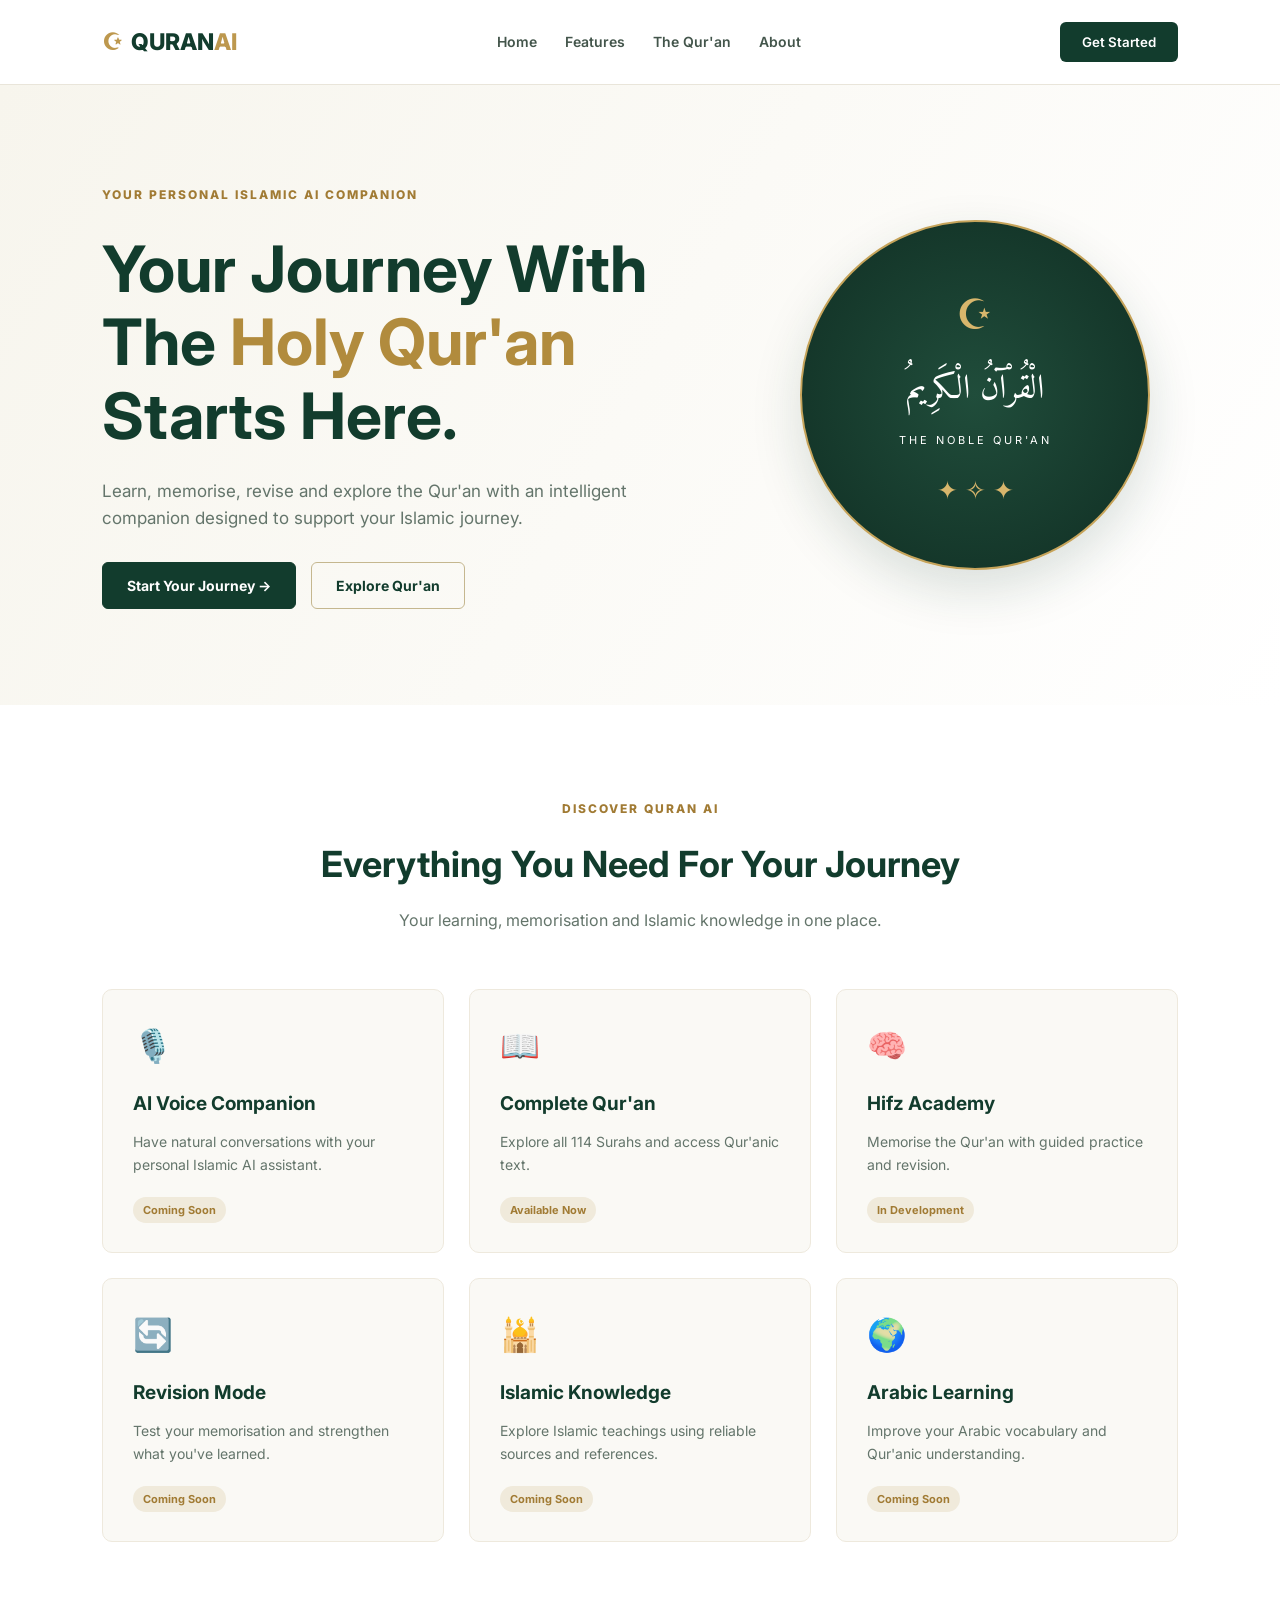
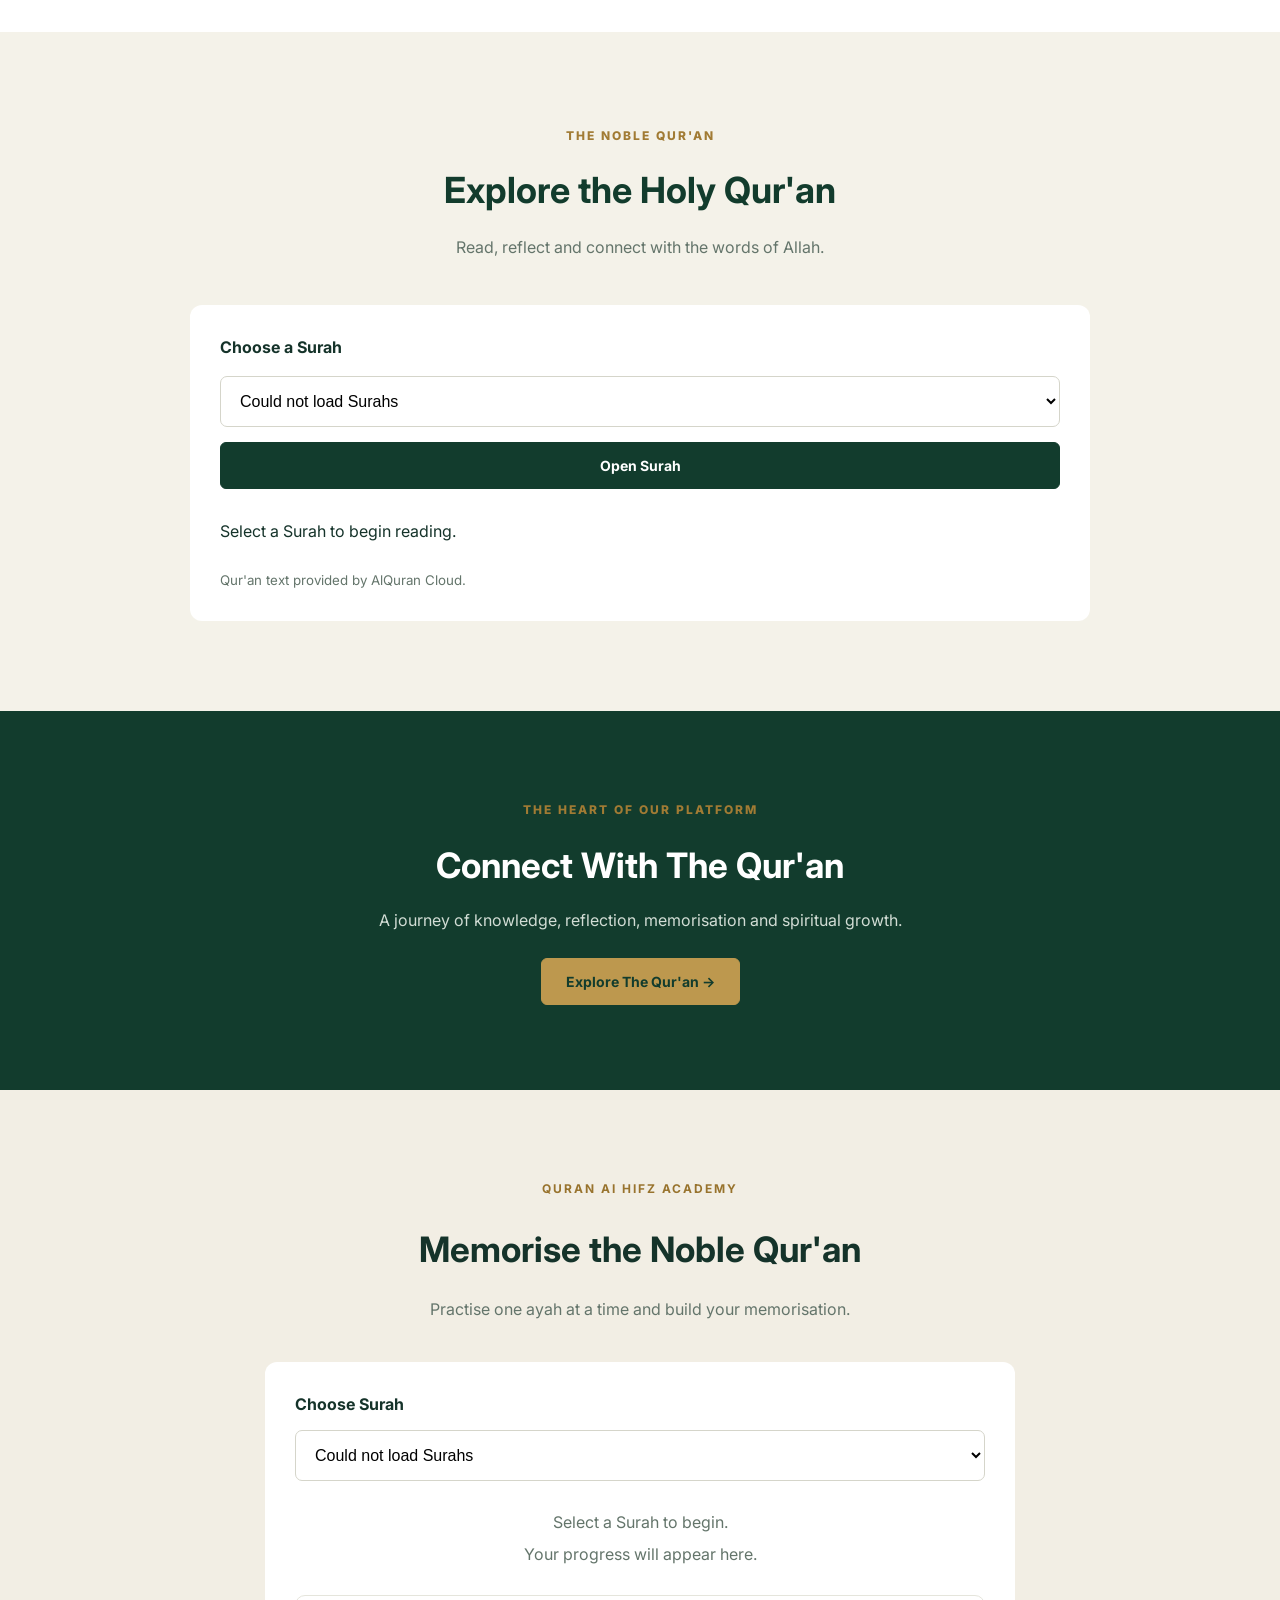
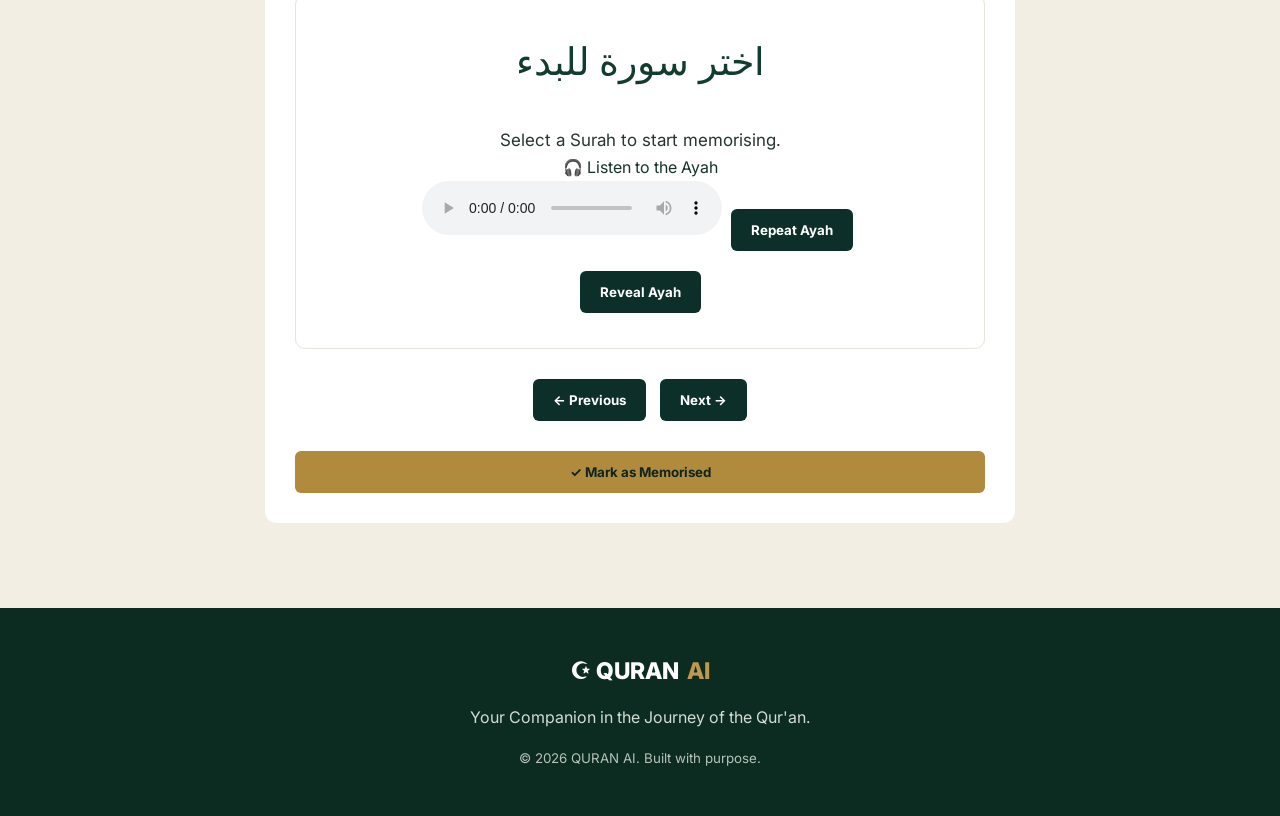
==== commit 8eb35eef: "Implement audio controls for Hifz Academy Added audio playback feature for Ayah memorization." ====
--- a/index.html
+++ b/index.html
@@ -241,7 +241,19 @@
                 <p id="hifzTranslation" class="hifz-translation">
                     Select a Surah to start memorising.
                 </p>
-
+<div class="hifz-audio-box">
+
+    <p>🎧 Listen to the Ayah</p>
+
+    <audio id="hifzAudio" controls preload="none">
+        Your browser does not support audio.
+    </audio>
+
+    <button id="repeatAudioBtn" onclick="repeatHifzAudio()">
+        Repeat Ayah
+    </button>
+
+</div>
                 <button id="revealBtn" onclick="revealHifzAyah()">
                     Reveal Ayah
                 </button>
--- a/style.css
+++ b/style.css
@@ -1,3 +1,315 @@
+/* =================================
+   QURAN AI - MAIN DESIGN
+================================= */
+
+* {
+    margin: 0;
+    padding: 0;
+    box-sizing: border-box;
+}
+
+html {
+    scroll-behavior: smooth;
+}
+
+body {
+    font-family: 'Inter', sans-serif;
+    background: #faf9f5;
+    color: #15332a;
+    line-height: 1.6;
+}
+
+button {
+    cursor: pointer;
+    font-family: inherit;
+    transition: 0.3s ease;
+}
+
+.highlight {
+    color: #bd984e;
+}
+
+
+/* =================================
+   NAVIGATION
+================================= */
+
+.navbar {
+    display: flex;
+    justify-content: space-between;
+    align-items: center;
+    padding: 22px 8%;
+    background: #ffffff;
+    border-bottom: 1px solid #e9e5da;
+}
+
+.logo {
+    display: flex;
+    align-items: center;
+    gap: 8px;
+    font-size: 23px;
+    font-weight: 800;
+    color: #123c2d;
+}
+
+.logo-icon {
+    color: #bd984e;
+}
+
+.navbar nav {
+    display: flex;
+    gap: 28px;
+}
+
+.navbar nav a {
+    text-decoration: none;
+    color: #43554b;
+    font-size: 14px;
+    font-weight: 600;
+}
+
+.navbar nav a:hover {
+    color: #bd984e;
+}
+
+.start-btn {
+    background: #123c2d;
+    color: white;
+    border: none;
+    padding: 12px 22px;
+    border-radius: 6px;
+    font-weight: 600;
+}
+
+.start-btn:hover,
+.primary-btn:hover {
+    background: #245943;
+}
+
+
+/* =================================
+   HERO SECTION
+================================= */
+
+.hero {
+    min-height: 620px;
+    padding: 90px 8%;
+    display: flex;
+    align-items: center;
+    justify-content: space-between;
+    gap: 50px;
+    background: linear-gradient(120deg, #f7f5ed, #ffffff);
+}
+
+.hero-content {
+    max-width: 620px;
+}
+
+.welcome {
+    color: #a17b34;
+    font-size: 12px;
+    font-weight: 800;
+    letter-spacing: 2px;
+}
+
+.hero h1 {
+    font-size: clamp(38px, 5vw, 65px);
+    line-height: 1.15;
+    margin: 25px 0;
+    color: #123c2d;
+}
+
+.hero h1 span {
+    color: #b18b3d;
+}
+
+.hero-content > p {
+    font-size: 17px;
+    color: #64756b;
+    max-width: 550px;
+    margin-bottom: 30px;
+}
+
+.hero-buttons {
+    display: flex;
+    gap: 15px;
+    flex-wrap: wrap;
+}
+
+.primary-btn,
+.secondary-btn {
+    padding: 14px 24px;
+    border-radius: 6px;
+    font-size: 14px;
+    font-weight: 700;
+}
+
+.primary-btn {
+    background: #123c2d;
+    color: white;
+    border: 1px solid #123c2d;
+}
+
+.secondary-btn {
+    background: transparent;
+    color: #123c2d;
+    border: 1px solid #c5b78f;
+}
+
+.secondary-btn:hover {
+    background: #f0ecdf;
+}
+
+
+/* =================================
+   HERO ART
+================================= */
+
+.hero-art {
+    display: flex;
+    justify-content: center;
+    align-items: center;
+    flex: 1;
+}
+
+.quran-circle {
+    width: 350px;
+    height: 350px;
+    border-radius: 50%;
+    border: 2px solid #c6a45b;
+    background: radial-gradient(circle, #204d3b, #102e23);
+    color: white;
+    display: flex;
+    flex-direction: column;
+    justify-content: center;
+    align-items: center;
+    box-shadow: 0 20px 50px rgba(18, 60, 45, 0.15);
+}
+
+.moon {
+    font-size: 42px;
+    color: #d8b66c;
+    margin-bottom: 15px;
+}
+
+.arabic {
+    font-family: 'Amiri', serif;
+    font-size: 34px;
+    margin-bottom: 15px;
+}
+
+.quran-circle p {
+    letter-spacing: 3px;
+    font-size: 11px;
+}
+
+.decoration {
+    color: #d8b66c;
+    margin-top: 20px;
+    font-size: 25px;
+}
+
+
+/* =================================
+   FEATURES
+================================= */
+
+.features {
+    padding: 90px 8%;
+    background: #ffffff;
+}
+
+.section-heading {
+    text-align: center;
+    max-width: 650px;
+    margin: 0 auto 55px;
+}
+
+.section-heading > span,
+.quran-section > span,
+.connection-section > span {
+    color: #a17b34;
+    font-size: 12px;
+    font-weight: 800;
+    letter-spacing: 2px;
+}
+
+.section-heading h2 {
+    font-size: 36px;
+    margin: 15px 0;
+    color: #123c2d;
+}
+
+.section-heading p {
+    color: #64756b;
+}
+
+.feature-grid {
+    display: grid;
+    grid-template-columns: repeat(3, 1fr);
+    gap: 25px;
+}
+
+.feature-card {
+    padding: 30px;
+    background: #faf9f5;
+    border: 1px solid #eee9dd;
+    border-radius: 10px;
+    transition: 0.3s ease;
+}
+
+.feature-card:hover {
+    transform: translateY(-5px);
+    box-shadow: 0 12px 30px rgba(18, 60, 45, 0.08);
+}
+
+.feature-icon {
+    font-size: 32px;
+    margin-bottom: 18px;
+}
+
+.feature-card h3 {
+    font-size: 19px;
+    margin-bottom: 12px;
+    color: #123c2d;
+}
+
+.feature-card p {
+    color: #64756b;
+    font-size: 14px;
+    margin-bottom: 20px;
+}
+
+.coming {
+    font-size: 11px;
+    font-weight: 700;
+    color: #a17b34;
+    background: #f0eadb;
+    padding: 6px 10px;
+    border-radius: 20px;
+}
+
+
+/* =================================
+   QURAN SECTION
+================================= */
+
+.quran-section {
+    padding: 90px 8%;
+    text-align: center;
+    background: #f4f2e9;
+}
+
+.quran-section h2 {
+    font-size: 36px;
+    margin: 15px 0;
+    color: #123c2d;
+}
+
+.quran-section > p {
+    color: #64756b;
+}
+
 .quran-reader {
     max-width: 900px;
     margin: 45px auto 0;
@@ -5,6 +317,7 @@
     background: #ffffff;
     border-radius: 12px;
     color: #15332a;
+    text-align: left;
 }
 
 .reader-controls {
@@ -109,39 +422,41 @@
     color: #64756b;
 }
 
-#quranText .loading {
-    padding: 25px;
-    color: #98732d;
-}
-
-#quranText .error {
-    color: #a83232;
-    padding: 20px;
-}
-
-@media (max-width: 600px) {
-
-    .quran-reader {
-        padding: 18px 12px;
-    }
-
-    .ayah-card {
-        padding: 20px 8px;
-    }
-
-    .ayah-arabic {
-        font-size: 32px;
-        line-height: 2.1;
-    }
-
-    .ayah-translation {
-        font-size: 17px;
-    }
-}
-/* HIFZ ACADEMY */
+
+/* =================================
+   CONNECTION SECTION
+================================= */
+
+.connection-section {
+    padding: 85px 20px;
+    text-align: center;
+    background: #123c2d;
+    color: white;
+}
+
+.connection-section h2 {
+    font-size: 35px;
+    margin: 15px 0;
+}
+
+.connection-section > p {
+    color: #d2ddd5;
+    margin-bottom: 25px;
+}
+
+.connection-section .primary-btn {
+    background: #bd984e;
+    color: #123c2d;
+    border-color: #bd984e;
+}
+
+
+/* =================================
+   HIFZ ACADEMY
+================================= */
 
 .hifz-section {
-    padding: 85px 10%;
+    padding: 85px 8%;
     text-align: center;
     background: #f2eee4;
     color: #15332a;
@@ -200,7 +515,7 @@
 }
 
 .hifz-arabic {
-    font-family: 'Amiri', serif;
+    font-family: 'Amiri Quran', serif;
     font-size: 38px;
     line-height: 2.2;
     direction: rtl;
@@ -224,6 +539,10 @@
     font-weight: 700;
 }
 
+.hifz-container button:hover {
+    background: #245943;
+}
+
 .hifz-buttons {
     margin-top: 20px;
 }
@@ -235,7 +554,131 @@
     margin: 20px 0 0;
 }
 
+
+/* =================================
+   FOOTER
+================================= */
+
+footer {
+    padding: 45px 20px;
+    text-align: center;
+    background: #0c2b21;
+    color: white;
+}
+
+footer .logo {
+    justify-content: center;
+    color: white;
+    margin-bottom: 15px;
+}
+
+footer p {
+    color: #d2ddd5;
+    margin-bottom: 15px;
+}
+
+footer small {
+    color: #b6c3ba;
+}
+
+
+/* =================================
+   RESPONSIVE DESIGN
+================================= */
+
+@media (max-width: 900px) {
+
+    .hero {
+        padding: 70px 6%;
+    }
+
+    .feature-grid {
+        grid-template-columns: repeat(2, 1fr);
+    }
+
+    .quran-circle {
+        width: 280px;
+        height: 280px;
+    }
+
+    .arabic {
+        font-size: 28px;
+    }
+}
+
+
 @media (max-width: 600px) {
+
+    .navbar {
+        flex-direction: column;
+        gap: 18px;
+        padding: 20px 15px;
+    }
+
+    .navbar nav {
+        gap: 12px;
+        flex-wrap: wrap;
+        justify-content: center;
+    }
+
+    .navbar nav a {
+        font-size: 13px;
+    }
+
+    .hero {
+        flex-direction: column;
+        text-align: center;
+        padding: 65px 20px;
+    }
+
+    .hero-content > p {
+        font-size: 15px;
+    }
+
+    .hero-buttons {
+        justify-content: center;
+    }
+
+    .quran-circle {
+        width: 260px;
+        height: 260px;
+    }
+
+    .feature-grid {
+        grid-template-columns: 1fr;
+    }
+
+    .features,
+    .quran-section {
+        padding: 65px 18px;
+    }
+
+    .section-heading h2,
+    .quran-section h2 {
+        font-size: 28px;
+    }
+
+    .quran-reader {
+        padding: 18px 12px;
+    }
+
+    .ayah-card {
+        padding: 20px 8px;
+    }
+
+    .ayah-arabic {
+        font-size: 32px;
+        line-height: 2.1;
+    }
+
+    .ayah-translation {
+        font-size: 17px;
+    }
+
+    .hifz-section {
+        padding: 65px 15px;
+    }
+
     .hifz-container {
         padding: 18px 12px;
     }
@@ -247,4 +690,8 @@
     .hifz-section h2 {
         font-size: 27px;
     }
-}
+
+    .connection-section h2 {
+        font-size: 28px;
+    }
+}
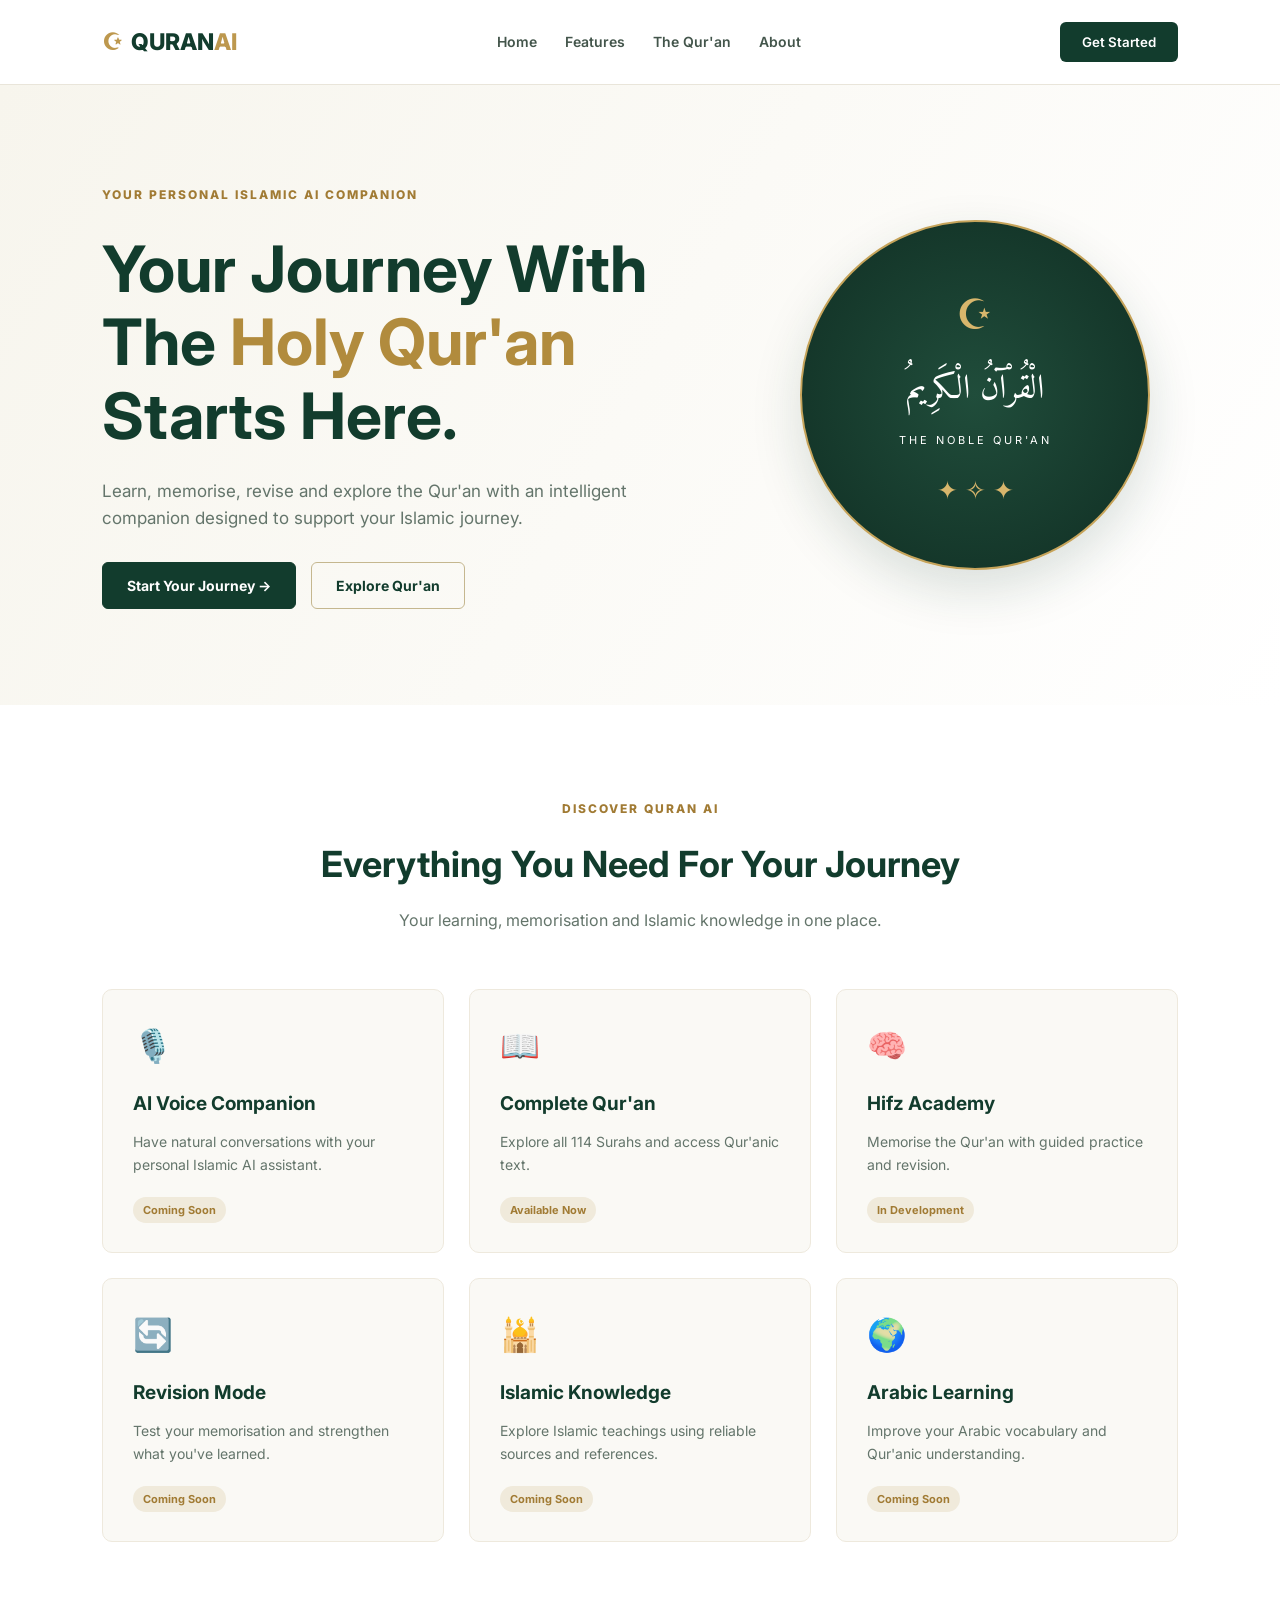
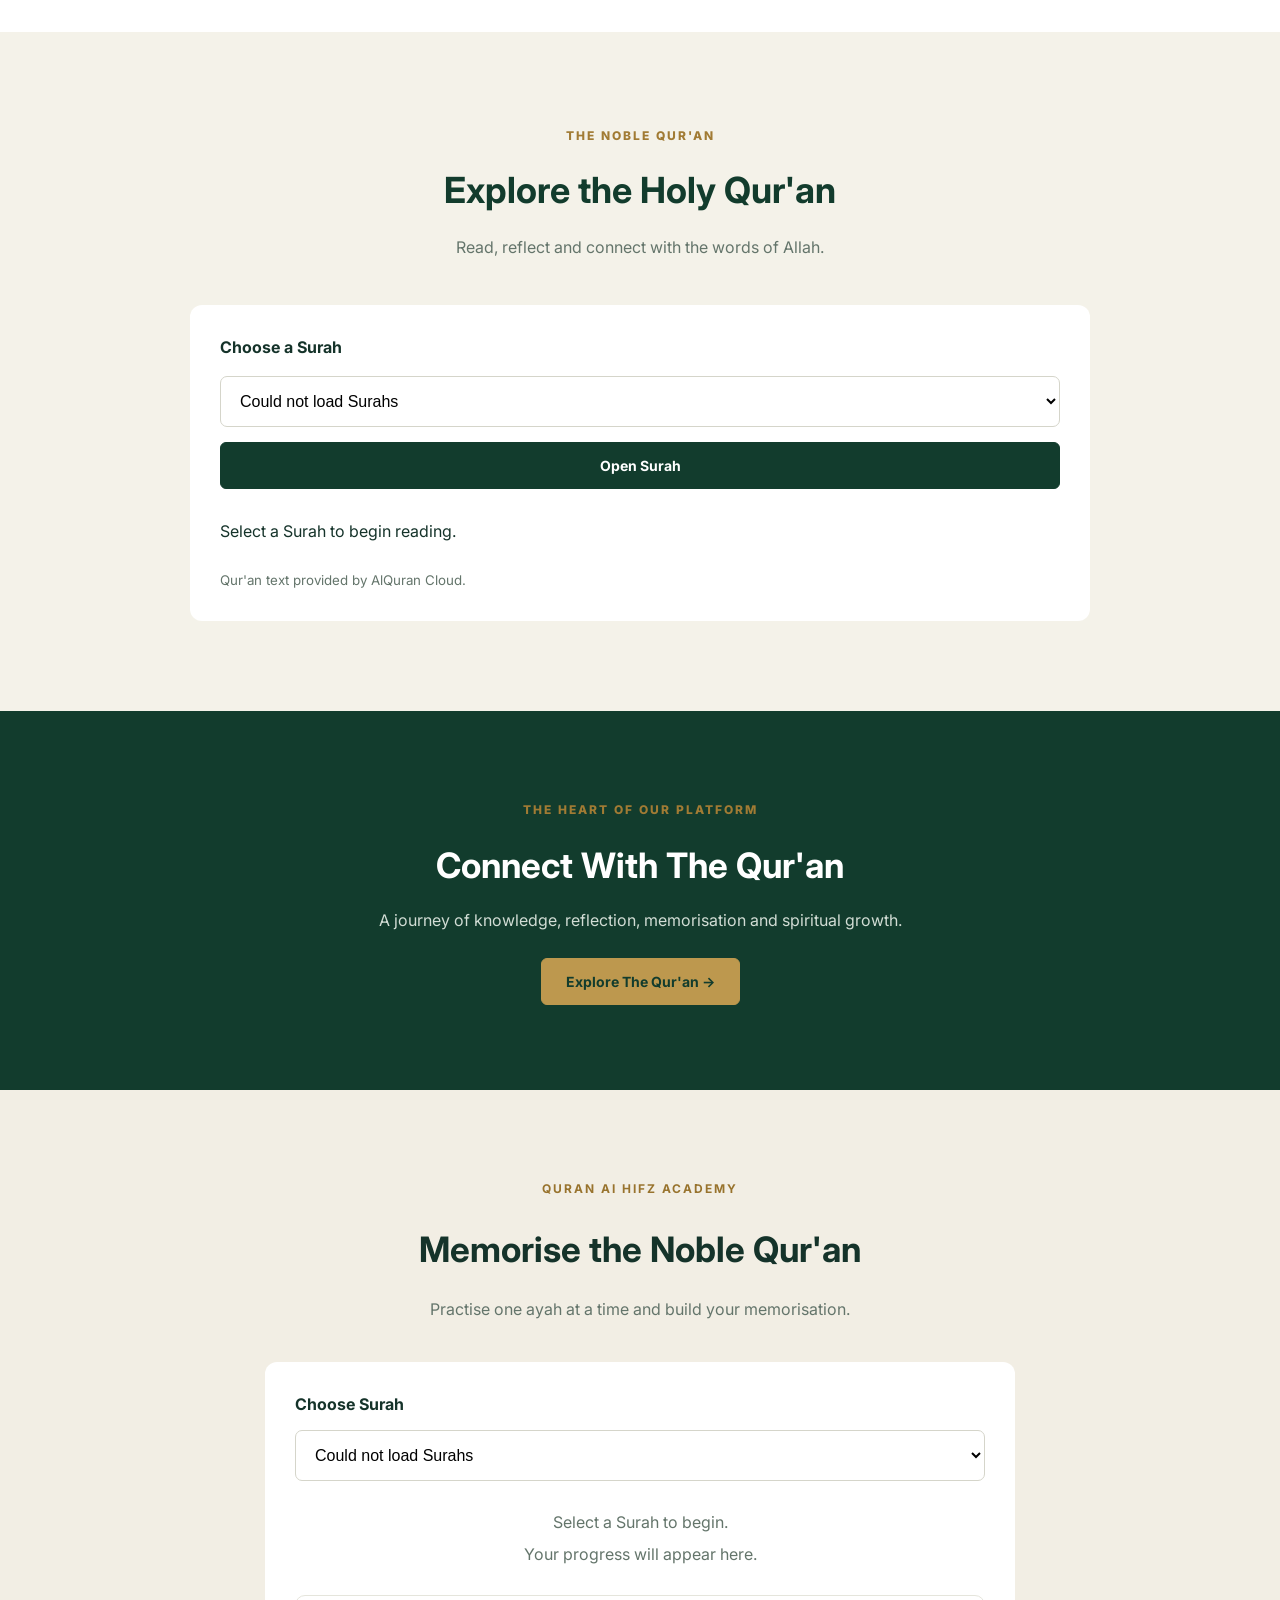
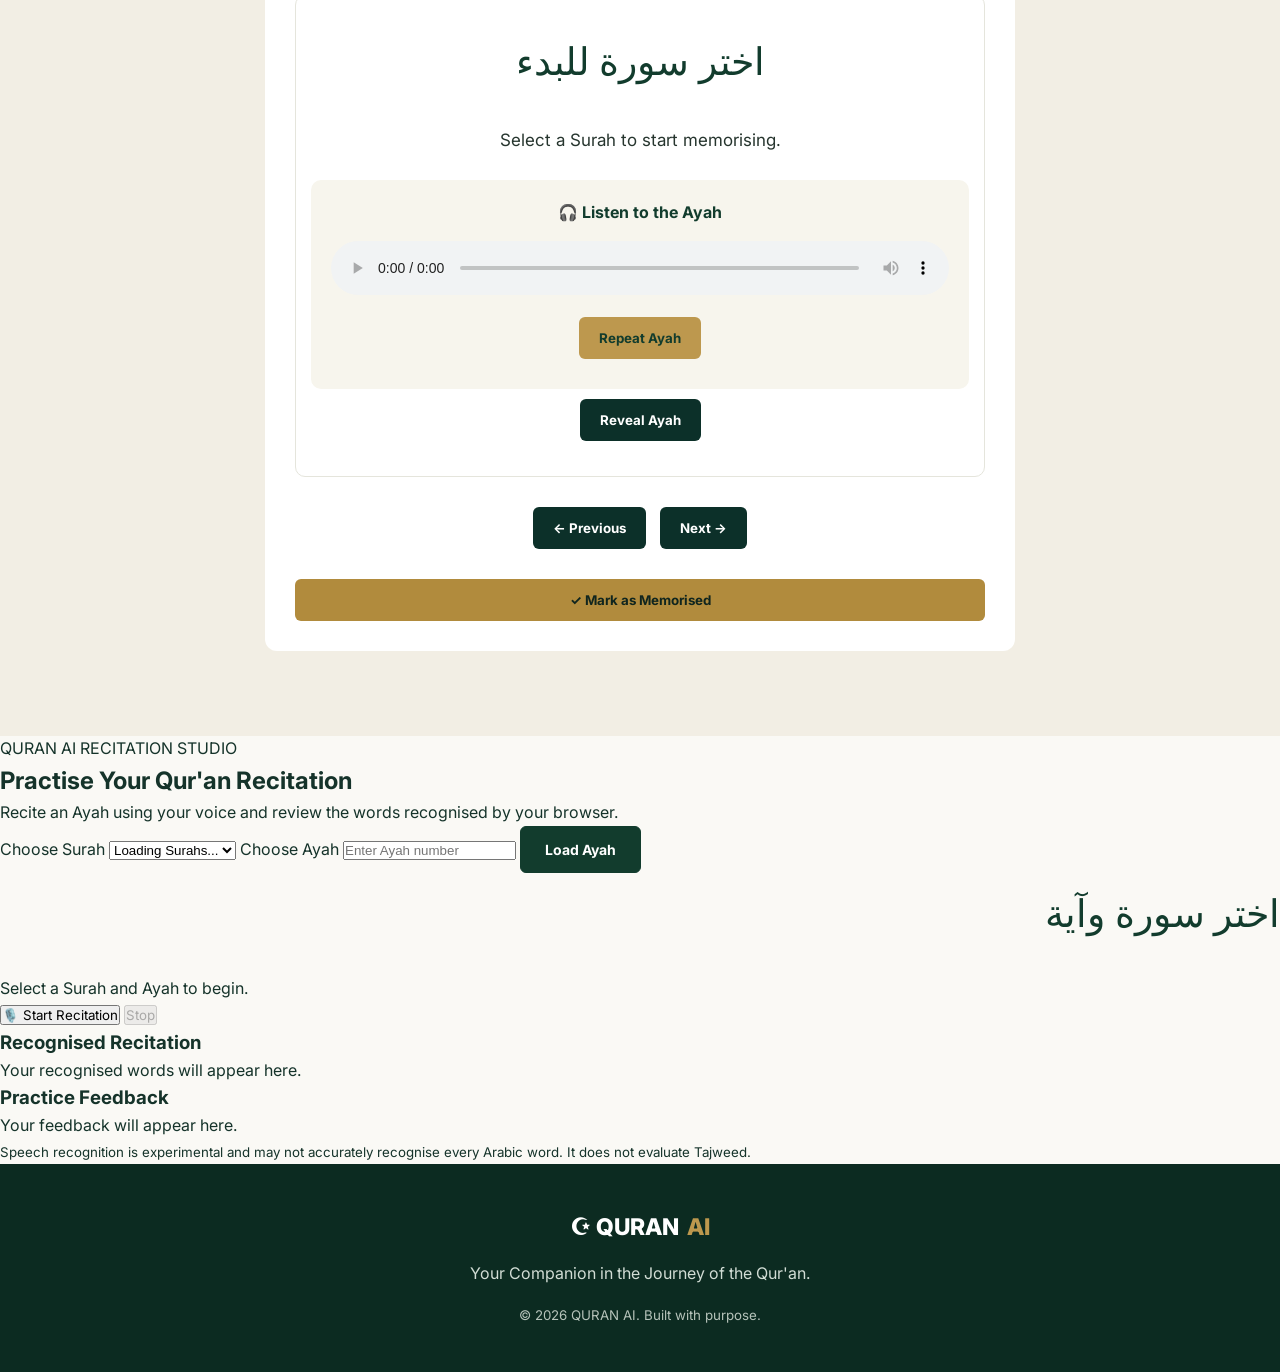
==== commit a66c8070: "Restore and update index.html for Quran AI Restored and updated the index.html file, including the s" ====
--- a/index.html
+++ b/index.html
@@ -275,7 +275,102 @@
         </div>
 
     </section>
-
+<!-- =====================================
+     AI RECITATION PRACTICE
+===================================== -->
+
+<section class="recitation-section" id="recitation">
+
+    <span>QURAN AI RECITATION STUDIO</span>
+
+    <h2>Practise Your Qur'an Recitation</h2>
+
+    <p>
+        Recite an Ayah using your voice and review
+        the words recognised by your browser.
+    </p>
+
+    <div class="recitation-container">
+
+        <label for="recitationSurah">
+            Choose Surah
+        </label>
+
+        <select id="recitationSurah">
+            <option value="">Loading Surahs...</option>
+        </select>
+
+        <label for="recitationAyah">
+            Choose Ayah
+        </label>
+
+        <input
+            type="number"
+            id="recitationAyah"
+            min="1"
+            placeholder="Enter Ayah number"
+        >
+
+        <button
+            class="primary-btn"
+            onclick="loadRecitationAyah()">
+            Load Ayah
+        </button>
+
+        <div class="recitation-ayah-card">
+
+            <p id="recitationArabic" class="hifz-arabic">
+                اختر سورة وآية
+            </p>
+
+            <p id="recitationTranslation">
+                Select a Surah and Ayah to begin.
+            </p>
+
+        </div>
+
+        <div class="recitation-controls">
+
+            <button
+                id="startRecitationBtn"
+                onclick="startRecitation()">
+                🎙️ Start Recitation
+            </button>
+
+            <button
+                id="stopRecitationBtn"
+                onclick="stopRecitation()"
+                disabled>
+                Stop
+            </button>
+
+        </div>
+
+        <div class="recitation-result">
+
+            <h3>Recognised Recitation</h3>
+
+            <p id="recitationTranscript">
+                Your recognised words will appear here.
+            </p>
+
+            <h3>Practice Feedback</h3>
+
+            <p id="recitationFeedback">
+                Your feedback will appear here.
+            </p>
+
+        </div>
+
+    </div>
+
+    <small>
+        Speech recognition is experimental and may not
+        accurately recognise every Arabic word.
+        It does not evaluate Tajweed.
+    </small>
+
+</section>
 </main>
 
 
--- a/style.css
+++ b/style.css
@@ -695,3 +695,27 @@
         font-size: 28px;
     }
 }
+/* HIFZ AUDIO PLAYER */
+
+.hifz-audio-box {
+    margin-top: 25px;
+    padding: 20px;
+    background: #f7f5ed;
+    border-radius: 10px;
+}
+
+.hifz-audio-box p {
+    color: #123c2d;
+    font-weight: 700;
+    margin-bottom: 15px;
+}
+
+.hifz-audio-box audio {
+    width: 100%;
+}
+
+#repeatAudioBtn {
+    background: #bd984e;
+    color: #123c2d;
+    margin-top: 15px;
+}
